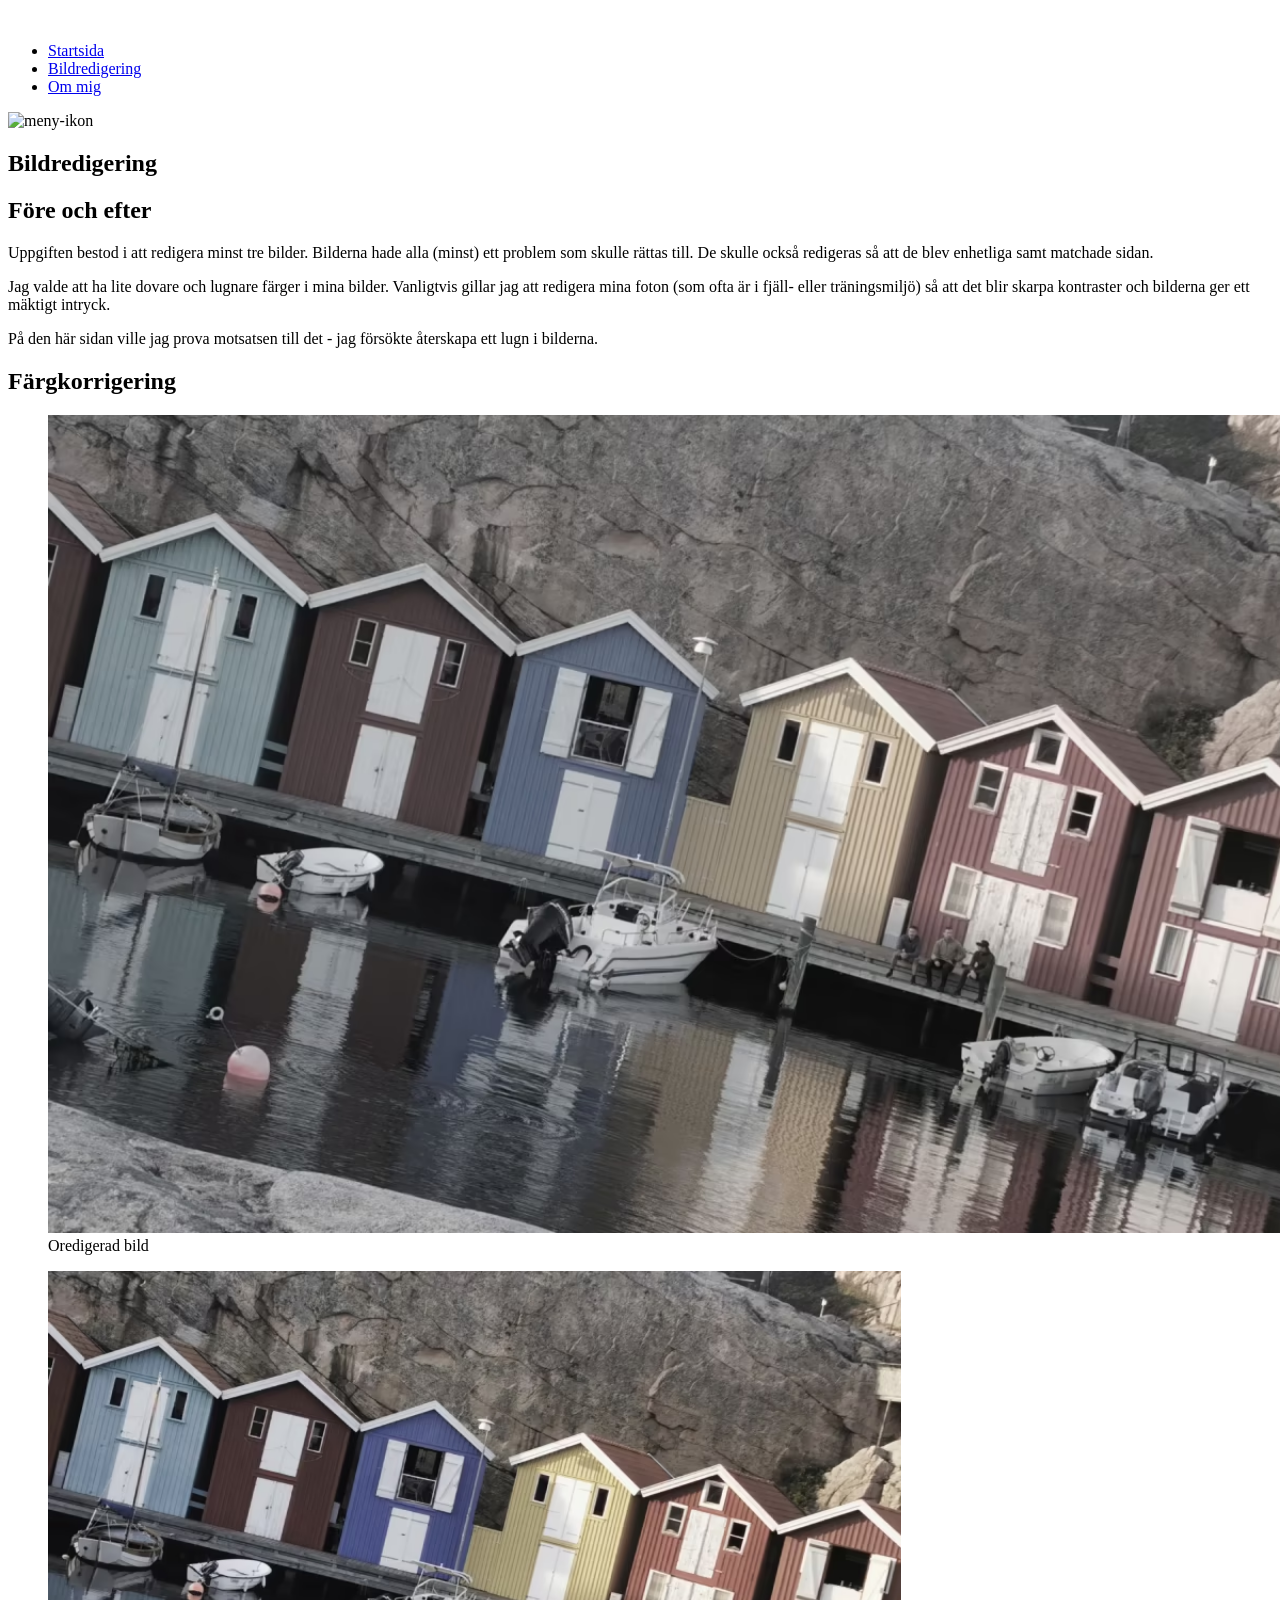
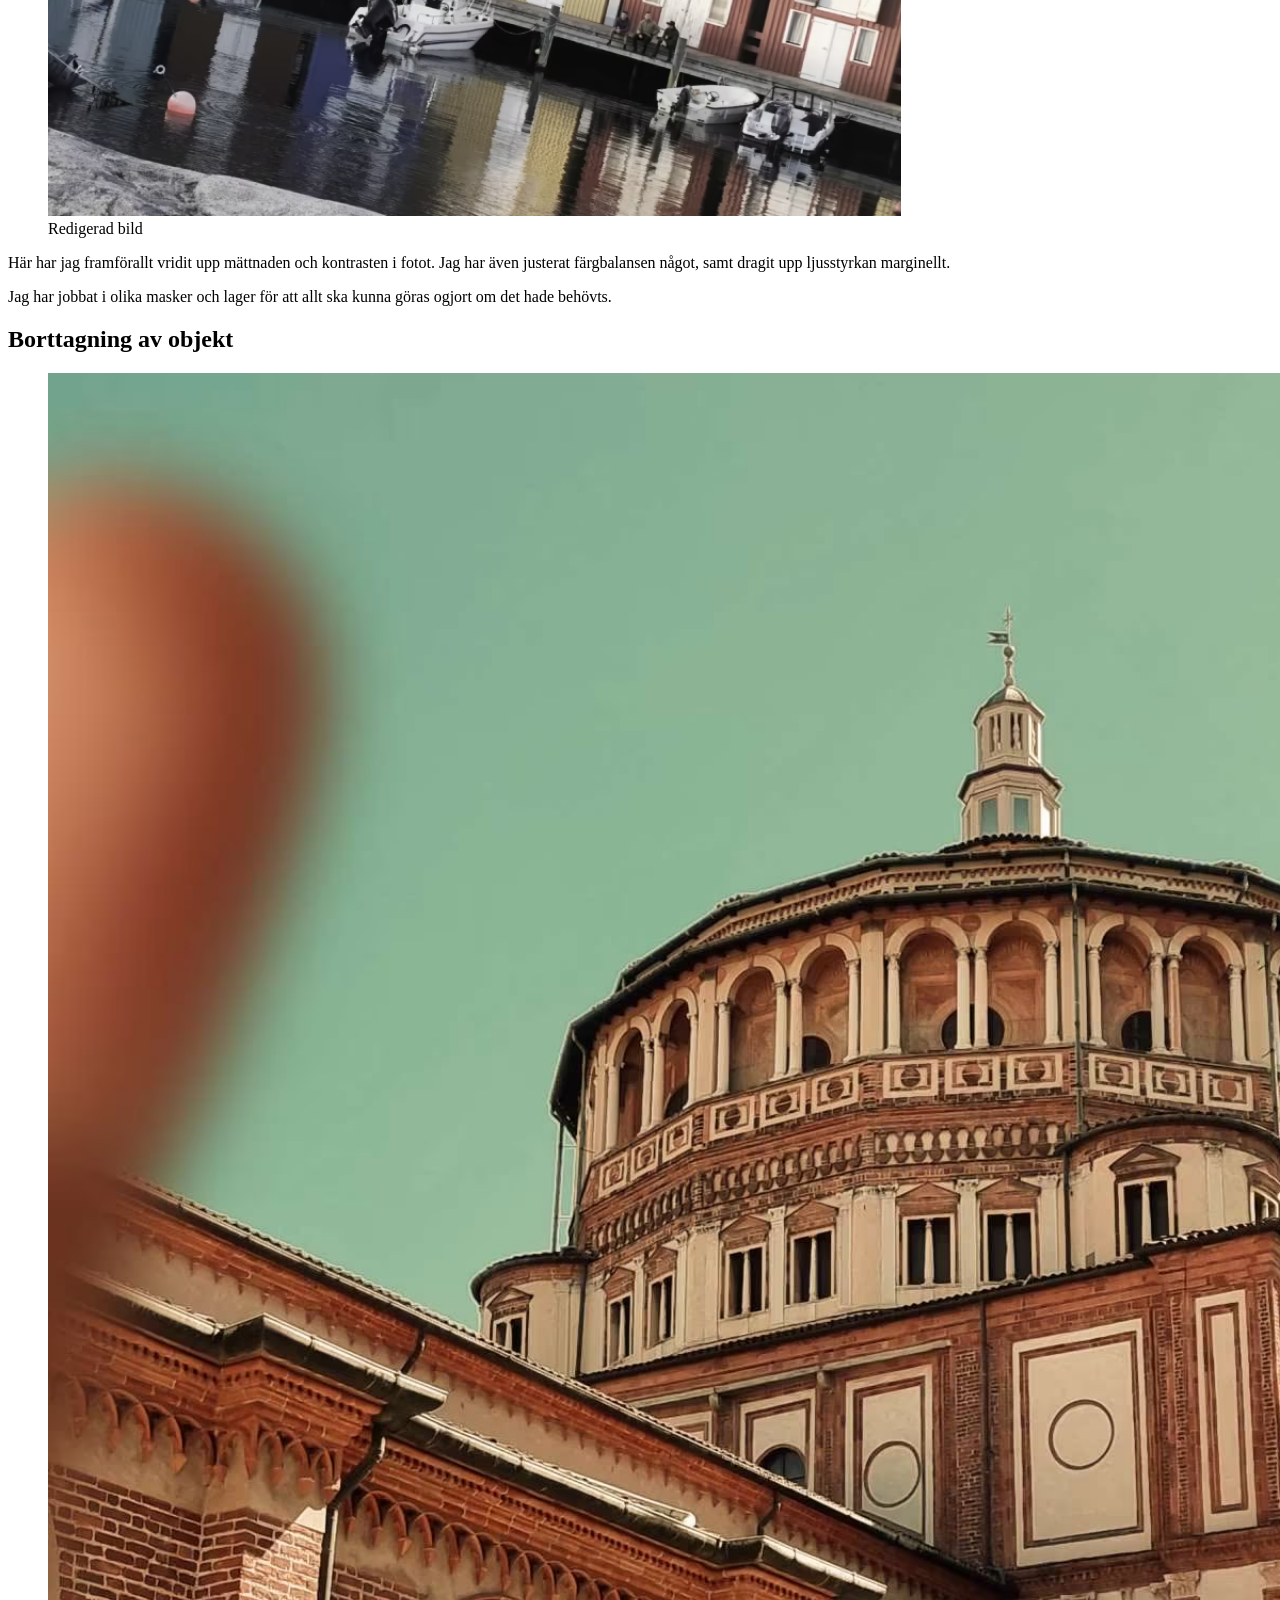
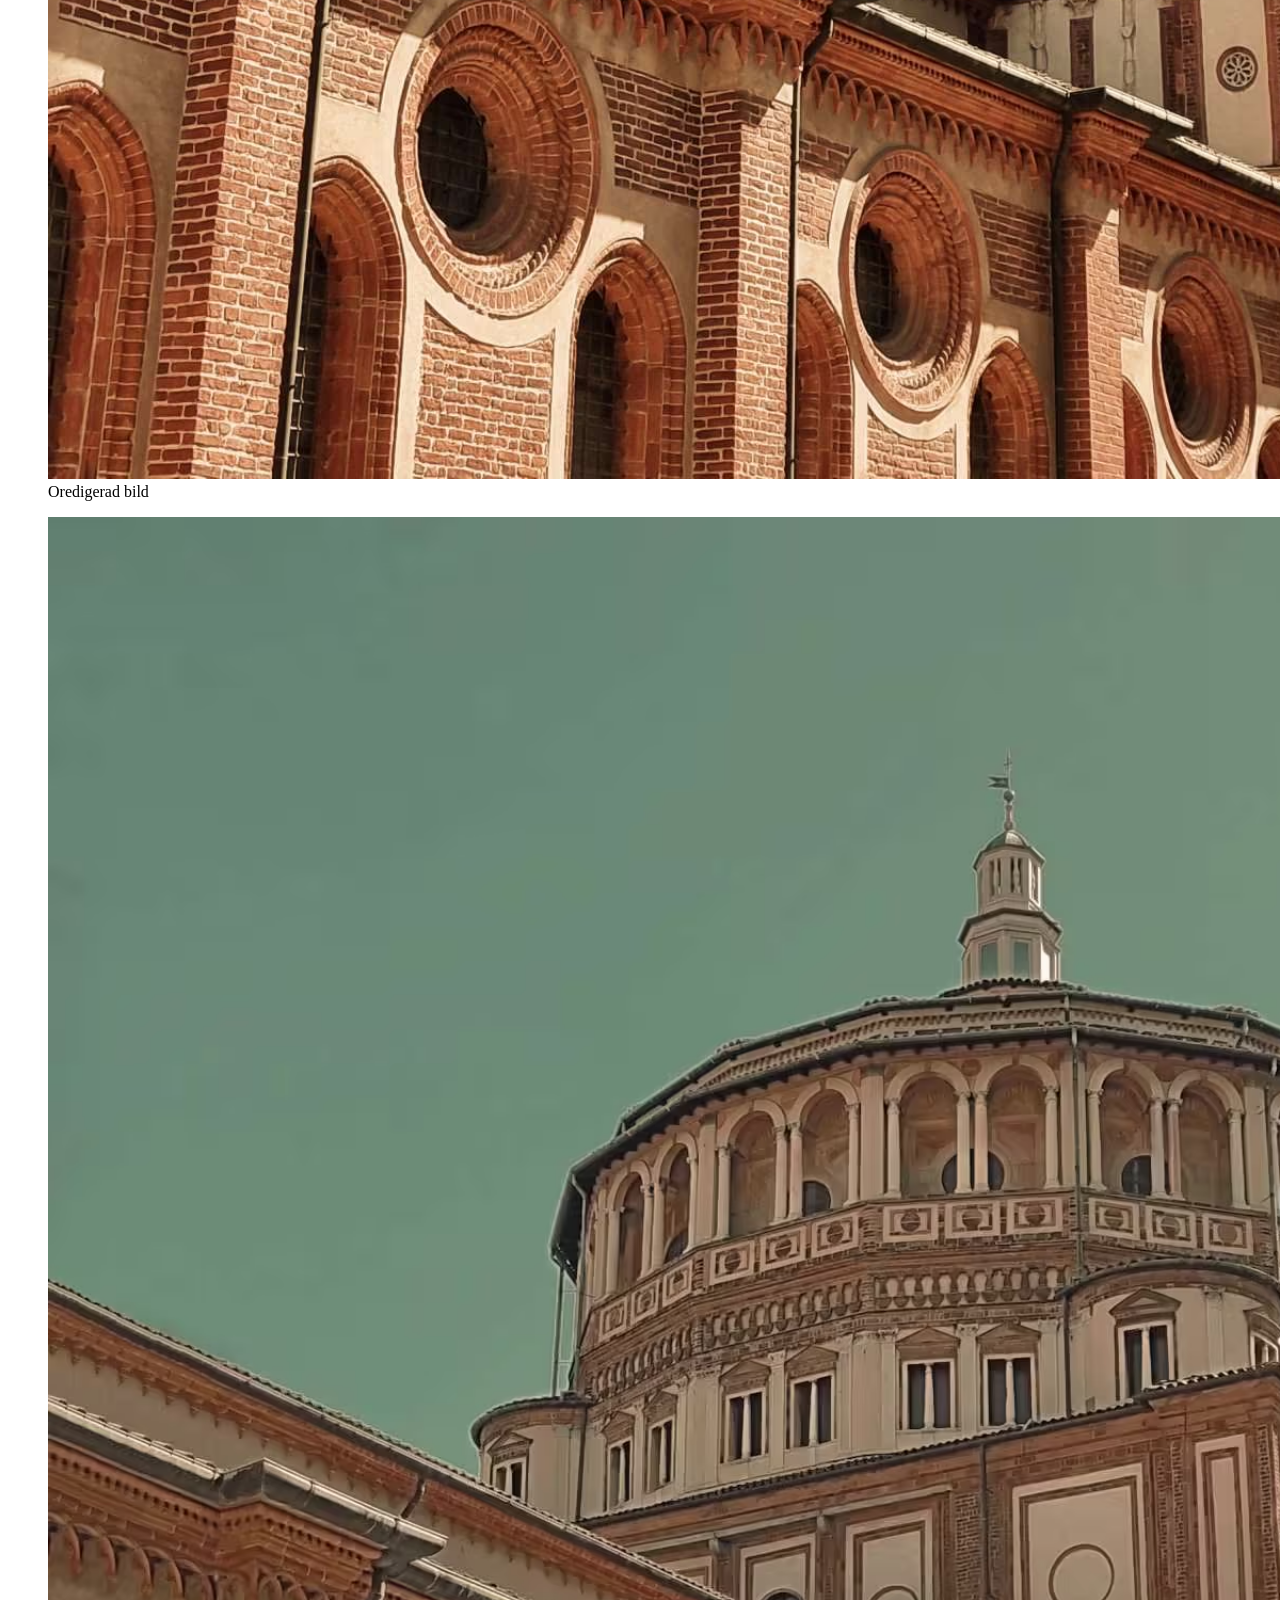
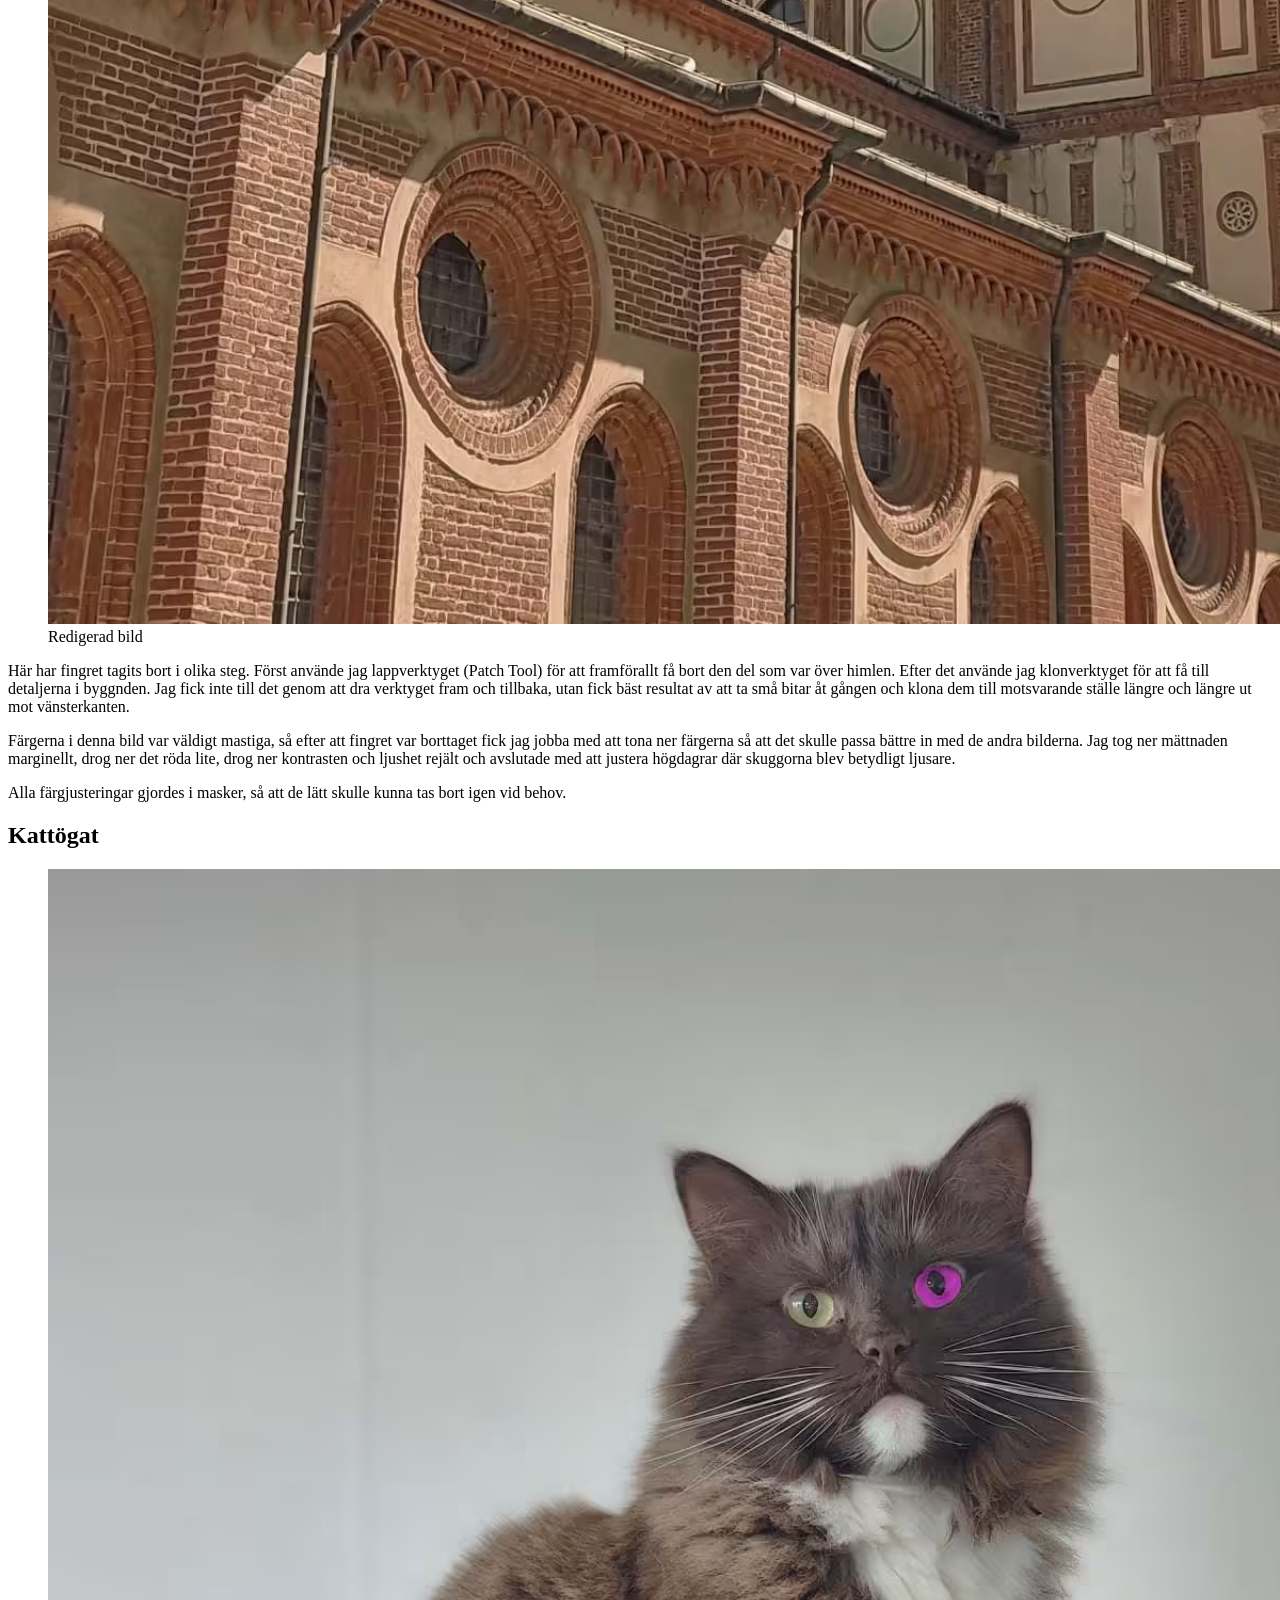
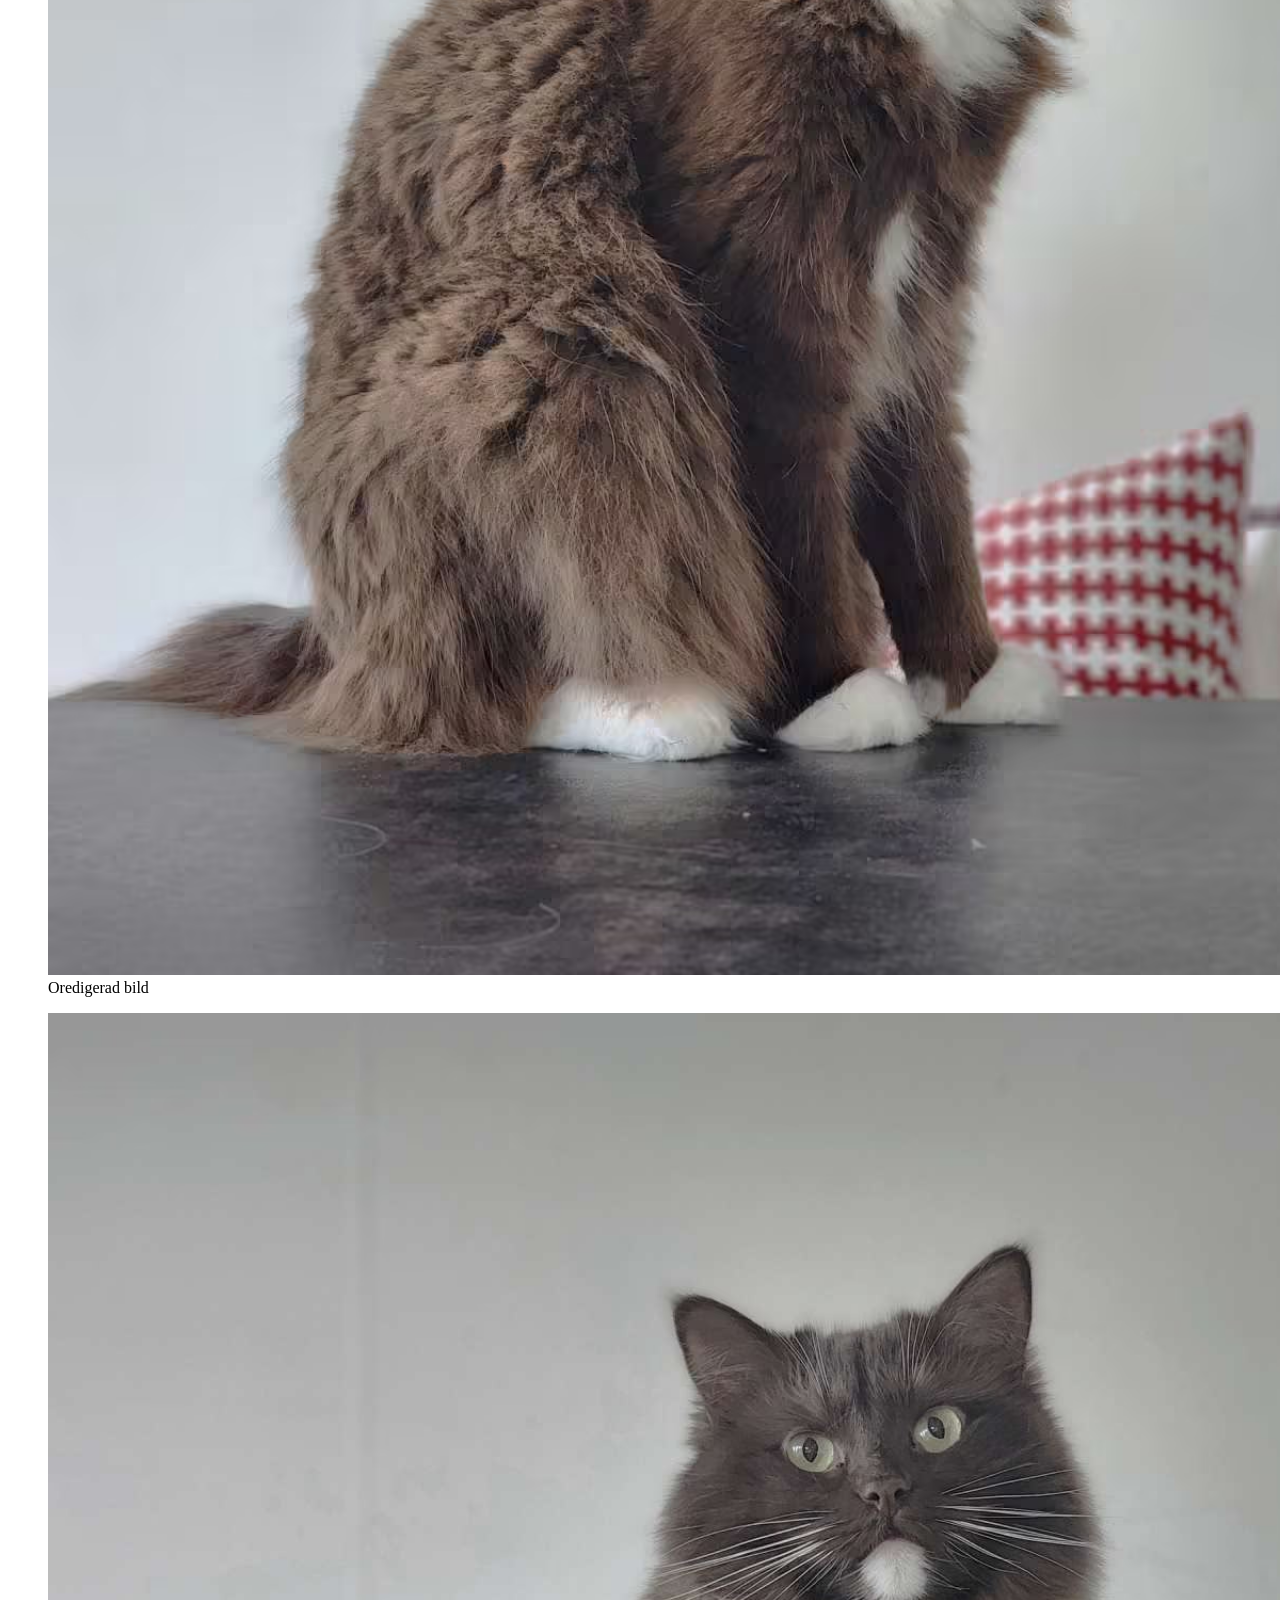
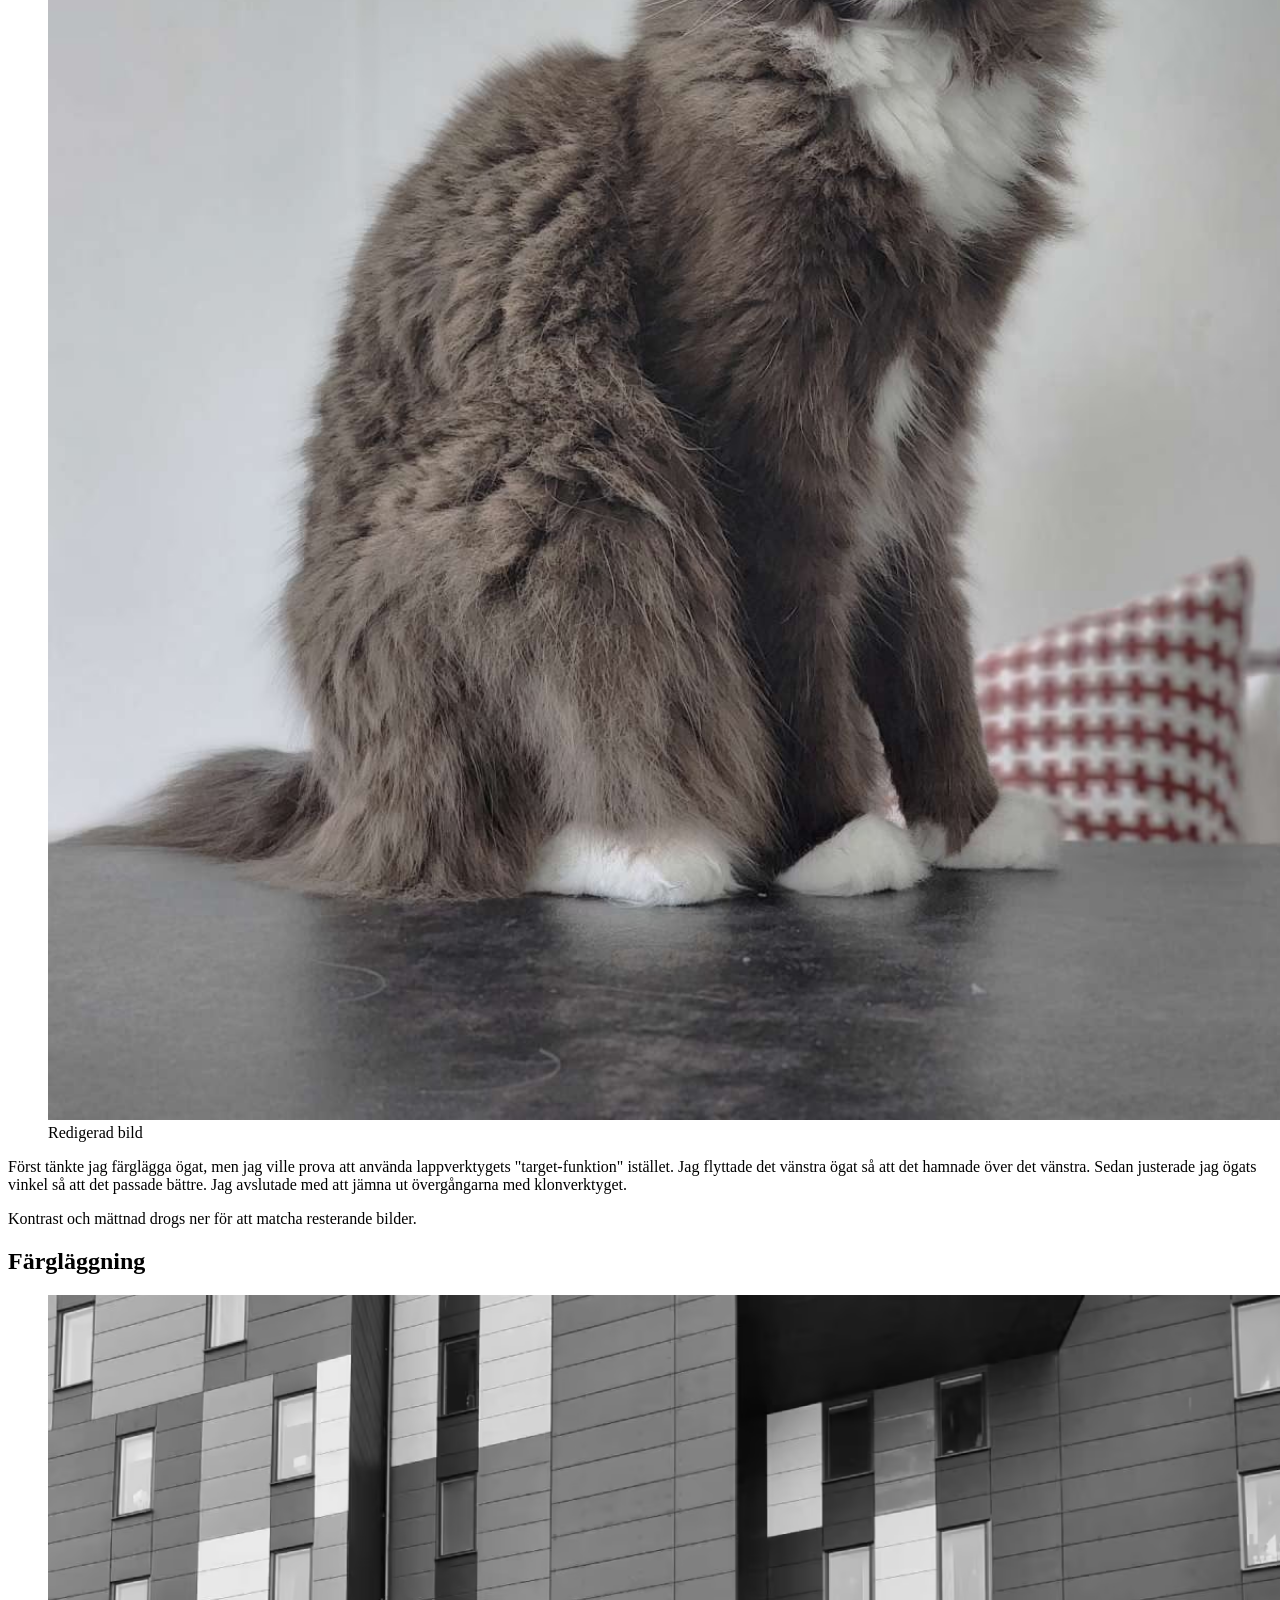
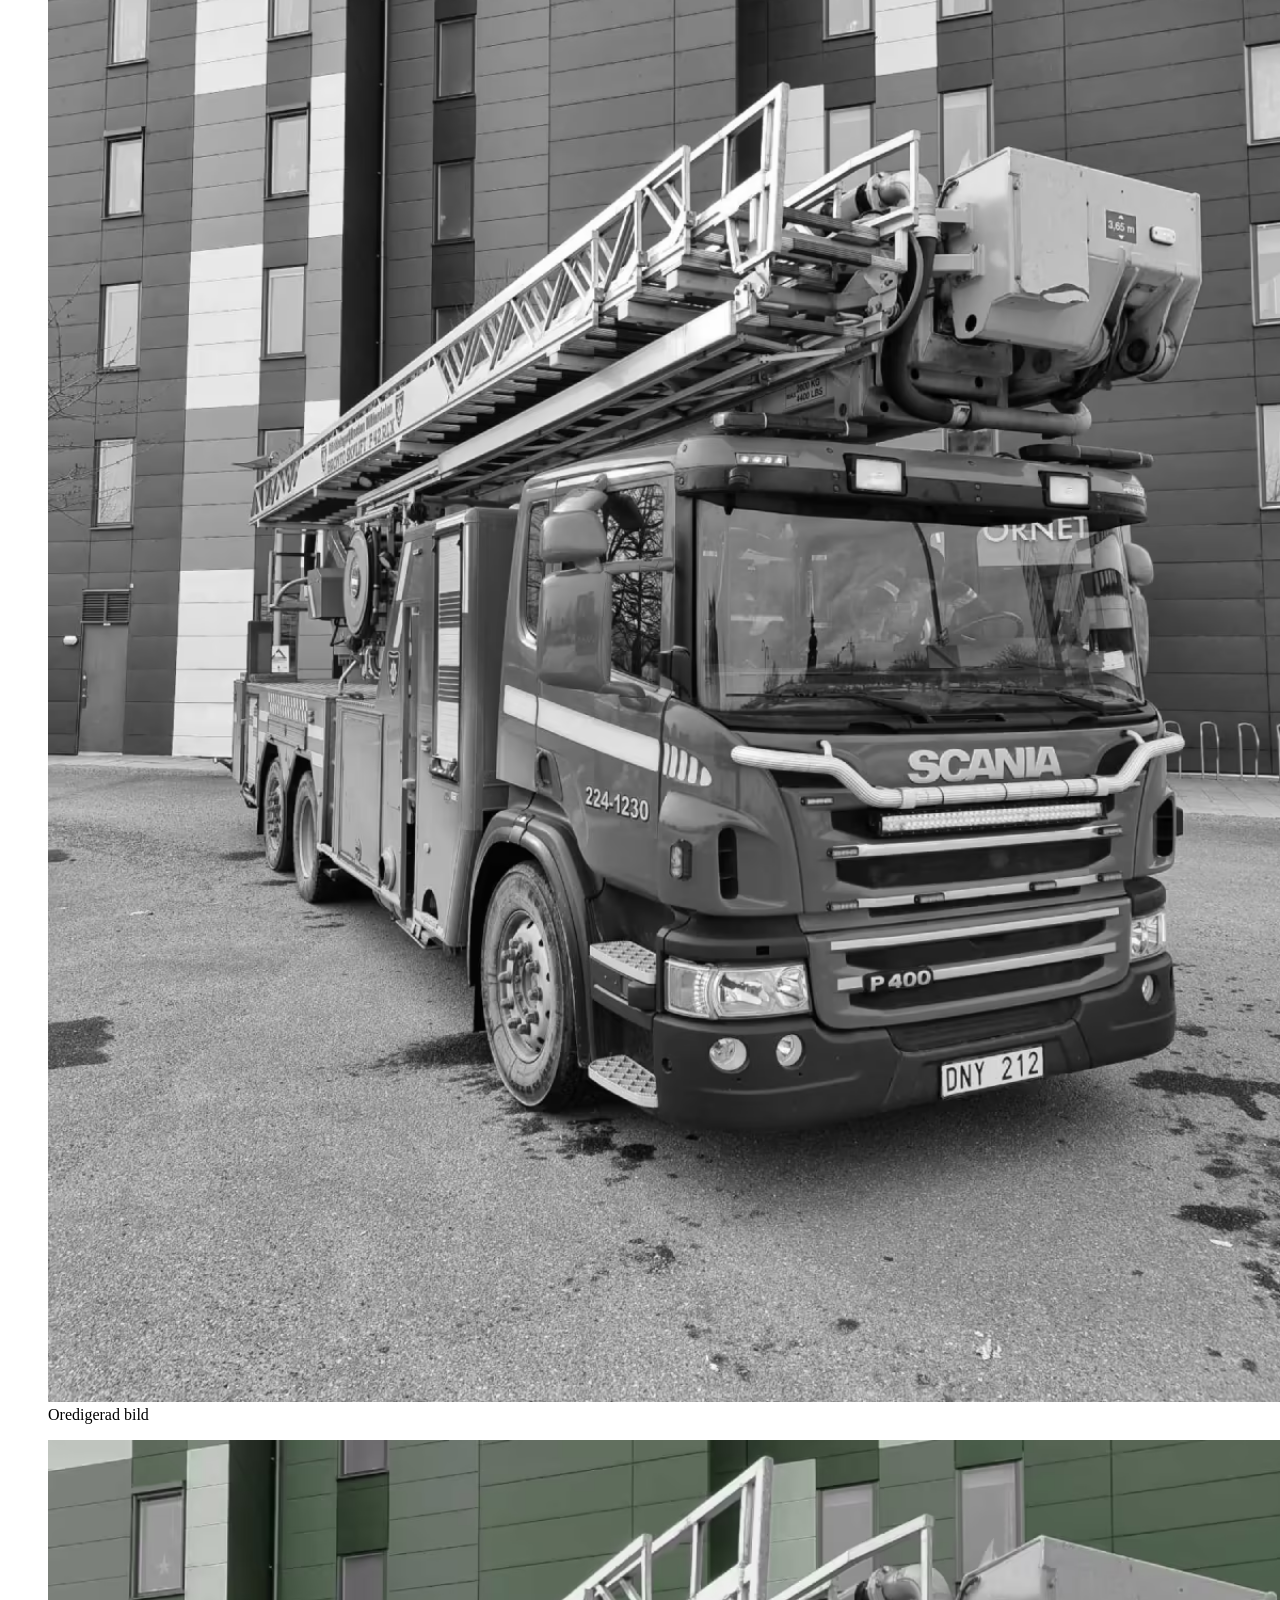
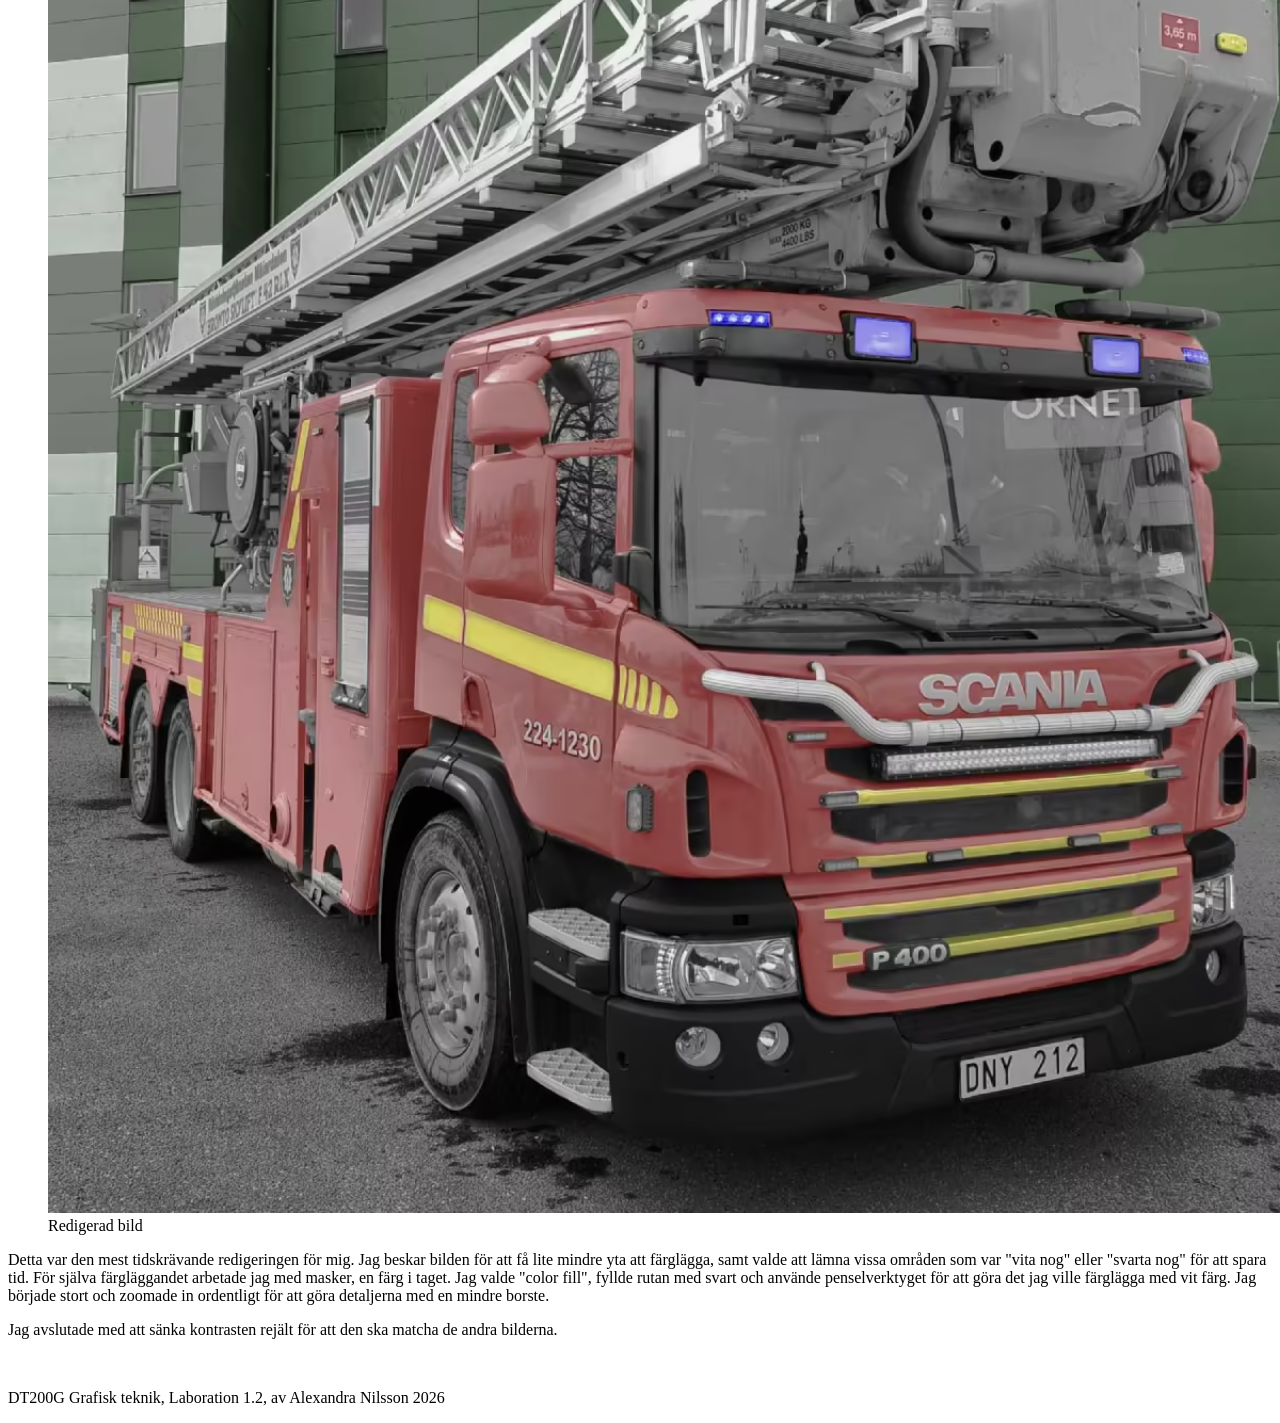
==== bildredigering.html @ 5bd8048b "lagt in bilder i fler storlekar och format, lagt in picture-element på alla bilder" ====
<!DOCTYPE html>
<html lang="sv">
<head>
    <meta charset="UTF-8">
    <meta name="viewport" content="width=device-width, initial-scale=1.0">
    <link rel="stylesheet" href="css/style.css">
    <title>Bildredigering</title>
    <script src="JS/main.js" defer></script>
    <link rel="preconnect" href="https://fonts.googleapis.com">
    <link rel="preconnect" href="https://fonts.gstatic.com" crossorigin>
    <link href="https://fonts.googleapis.com/css2?family=DM+Sans:ital,opsz,wght@0,9..40,100..1000;1,9..40,100..1000&display=swap" rel="stylesheet">
    <link rel="icon" type="image/png" sizes="32x32" href="images/favicon.png">
    <link rel="icon" type="image/x-icon" href="images/favicon.ico">
</head>
<body>
        <!-- strukturerar hela sidan (header/main/footer) -->
    <div id="page-container">
        <!-- Header -->
        <header>
            <!-- logotypen -->
            <a href="index.html"><img src="images/logo.svg" alt="" id="logotyp"></a>

            <!-- nav-lista som döljs i mobilvy -->
            <nav>
                <ul id="nav-ul">
                    <li class="nav-list"><a href="index.html">Startsida</a></li>
                    <li class="nav-list"><a href="bildredigering.html">Bildredigering</a></li>
                    <li class="nav-list"><a href="om-mig.html">Om mig</a></li>
                </ul>
            </nav>
            <!-- hamburgermenyn -->
            <a id="burger-menu"><img src="images/burgermenu-black.svg" alt="meny-ikon"></a>

        </header>

        <!-- Main -->
        <main>
            <section class="page-section">
                <h1 class="uppercase-heading">Bildredigering</h1>

                <h2>Före och efter</h2>

                <p>Uppgiften bestod i att redigera minst tre bilder. Bilderna hade alla (minst) ett problem som skulle rättas till. De skulle också redigeras så att de blev enhetliga samt matchade sidan.</p>
                <p>Jag valde att ha lite dovare och lugnare färger i mina bilder. Vanligtvis gillar jag att redigera mina foton (som ofta är i fjäll- eller träningsmiljö) så att det blir skarpa kontraster och bilderna ger ett mäktigt intryck.</p>
                <p>På den här sidan ville jag prova motsatsen till det - jag försökte återskapa ett lugn i bilderna.</p>

            </section>
            
            <section class="page-section">

                <h2>Färgkorrigering</h2>
                <div class="project-images">
                    <figure>
                        <picture>
                            <source type="image/avif"
                                srcset="images/bildserie001-original-400.avif 400w, 
                                    images/bildserie001-original-800.avif 800w, 
                                    images/bildserie001-original-1200.avif 1200w">
                            <img src="images/bildserie001-original.jpg" alt="flera båthus i olika färger, bild redigerad så att den har mer styrka i färgerna"  class="startpage-images">
                        </picture>                       
                    <figcaption>Oredigerad bild</figcaption>
                    </figure>

                    <figure>
                        <picture>
                            <source type="image/avif"
                                srcset="images/bildserie001-redigerad-400.avif 400w, 
                                    images/bildserie001-redigerad-800.avif 800w, 
                                    images/bildserie001-redigerad-1200.avif 1200w">
                            <img src="images/bildserie001-redigerad.jpg" alt="flera båthus i olika färger, bild redigerad så att den har mer styrka i färgerna"  class="startpage-images">
                        </picture>
                        <figcaption>Redigerad bild</figcaption>
                    </figure>
                </div>

                <p>Här har jag framförallt vridit upp mättnaden och kontrasten i fotot. Jag har även justerat färgbalansen något, samt dragit upp ljusstyrkan marginellt. </p>
                <p>Jag har jobbat i olika masker och lager för att allt ska kunna göras ogjort om det hade behövts.</p>
            </section>

                        <section class="page-section">

                <h2>Borttagning av objekt</h2>
                <div class="project-images">
                    <figure>
                        <picture>
                        <source type="image/avif"
                            srcset="images/bildserie002-original-400.avif 400w, 
                                images/bildserie002-original-800.avif 800w, 
                                images/bildserie002-original-1200.avif 1200w">
                        <img src="images/bildserie002-original.jpg" alt="orientalisk byggnad med dovare färger och fingret är borttaget" class="startpage-images" loading="lazy"> 
                    </picture>
                        <figcaption>Oredigerad bild</figcaption>
                    </figure>
                    <figure>
                        <picture>
                            <source type="image/avif"
                                srcset="images/bildserie002-redigerad-400.avif 400w, 
                                    images/bildserie002-redigerad-800.avif 800w, 
                                    images/bildserie002-redigerad-1200.avif 1200w">
                            <img src="images/bildserie002-redigerad.jpg" alt="orientalisk byggnad med dovare färger och fingret är borttaget" class="startpage-images" loading="lazy">
                        </picture>
                        <figcaption>Redigerad bild</figcaption>
                    </figure>
                </div>

                <p>Här har fingret tagits bort i olika steg. Först använde jag lappverktyget (Patch Tool) för att framförallt få bort den del som var över himlen. Efter det använde jag klonverktyget för att få till detaljerna i byggnden. Jag fick inte till det genom att dra verktyget fram och tillbaka, utan fick bäst resultat av att ta små bitar åt gången och klona dem till motsvarande ställe längre och längre ut mot vänsterkanten.</p>
               <p>Färgerna i denna bild var väldigt mastiga, så efter att fingret var borttaget fick jag jobba med att tona ner färgerna så att det skulle passa bättre in med de andra bilderna. Jag tog ner mättnaden marginellt, drog ner det röda lite, drog ner kontrasten och ljushet rejält och avslutade med att justera högdagrar där skuggorna blev betydligt ljusare.</p>
               <p>Alla färgjusteringar gjordes i masker, så att de lätt skulle kunna tas bort igen vid behov. </p>

            </section>
            
            <section class="page-section">

                <h2>Kattögat</h2>
                <div class="project-images">
                    <figure>
                        <picture>
                        <source type="image/avif"
                            srcset="images/bildserie003-original-400.avif 400w, 
                                images/bildserie003-original-800.avif 800w, 
                                images/bildserie003-original-1200.avif 1200w">
                        <img src="images/bildserie003-original.jpg" alt="brun katt där det lila ögat är korrigerat så att båda ögonen är lika" class="startpage-images" loading="lazy">
                    </picture>
                        <figcaption>Oredigerad bild</figcaption>
                    </figure>
                    <figure>
                        <picture>
                            <source type="image/avif"
                                srcset="images/bildserie003-redigerad-400.avif 400w, 
                                    images/bildserie003-redigerad-800.avif 800w, 
                                    images/bildserie003-redigerad-1200.avif 1200w">
                            <img src="images/bildserie003-redigerad.jpg" alt="brun katt där det lila ögat är korrigerat så att båda ögonen är lika" class="startpage-images" loading="lazy">
                        </picture>
                        <figcaption>Redigerad bild</figcaption>
                    </figure>
                </div>

                <p>Först tänkte jag färglägga ögat, men jag ville prova att använda lappverktygets "target-funktion" istället. Jag flyttade det vänstra ögat så att det hamnade över det vänstra. Sedan justerade jag ögats vinkel så att det passade bättre. Jag avslutade med att jämna ut övergångarna med klonverktyget. </p>

                <p>Kontrast och mättnad drogs ner för att matcha resterande bilder.</p>
            </section>

            <section class="page-section">

                <h2>Färgläggning</h2>
                <div class="project-images">
                    <figure>
                        <picture>
                        <source type="image/avif"
                            srcset="images/bildserie004-original-400.avif 400w, 
                                images/bildserie004-original-800.avif 800w, 
                                images/bildserie004-original-1200.avif 1200w">
                        <img src="images/bildserie004-original.jpg" alt="brandbil i svartvitt" class="startpage-images" loading="lazy">
                    </picture>
                        <figcaption>Oredigerad bild</figcaption>
                    </figure>
                    <figure>
                        <picture>
                            <source type="image/avif"
                                srcset="images/bildserie004-redigerad-400.avif 400w, 
                                    images/bildserie004-redigerad-800.avif 800w, 
                                    images/bildserie004-redigerad-1200.avif 1200w">
                            <img src="images/bildserie004-redigerad.jpg" alt="brandbil som blivit färglagd" class="startpage-images" loading="lazy">
                        </picture>
                        <figcaption>Redigerad bild</figcaption>
                    </figure>
                </div>

                <p>Detta var den mest tidskrävande redigeringen för mig. Jag beskar bilden för att få lite mindre yta att färglägga, samt valde att lämna vissa områden som var "vita nog" eller "svarta nog" för att spara tid. För själva färgläggandet arbetade jag med masker, en färg i taget. Jag valde "color fill", fyllde rutan med svart och använde penselverktyget för att göra det jag ville färglägga med vit färg. Jag började stort och zoomade in ordentligt för att göra detaljerna med en mindre borste. </p>

                <p>Jag avslutade med att sänka kontrasten rejält för att den ska matcha de andra bilderna.</p>

            </section>

        </main>

        <!-- Footer -->
      <footer>
            <a href="index.html" ><img src="images/logo.svg" alt="" id="footer-logo"></a>    
            <p>DT200G Grafisk teknik, Laboration 1.2, av Alexandra Nilsson 2026</p>
        </footer>

    </div>
</body>
</html>
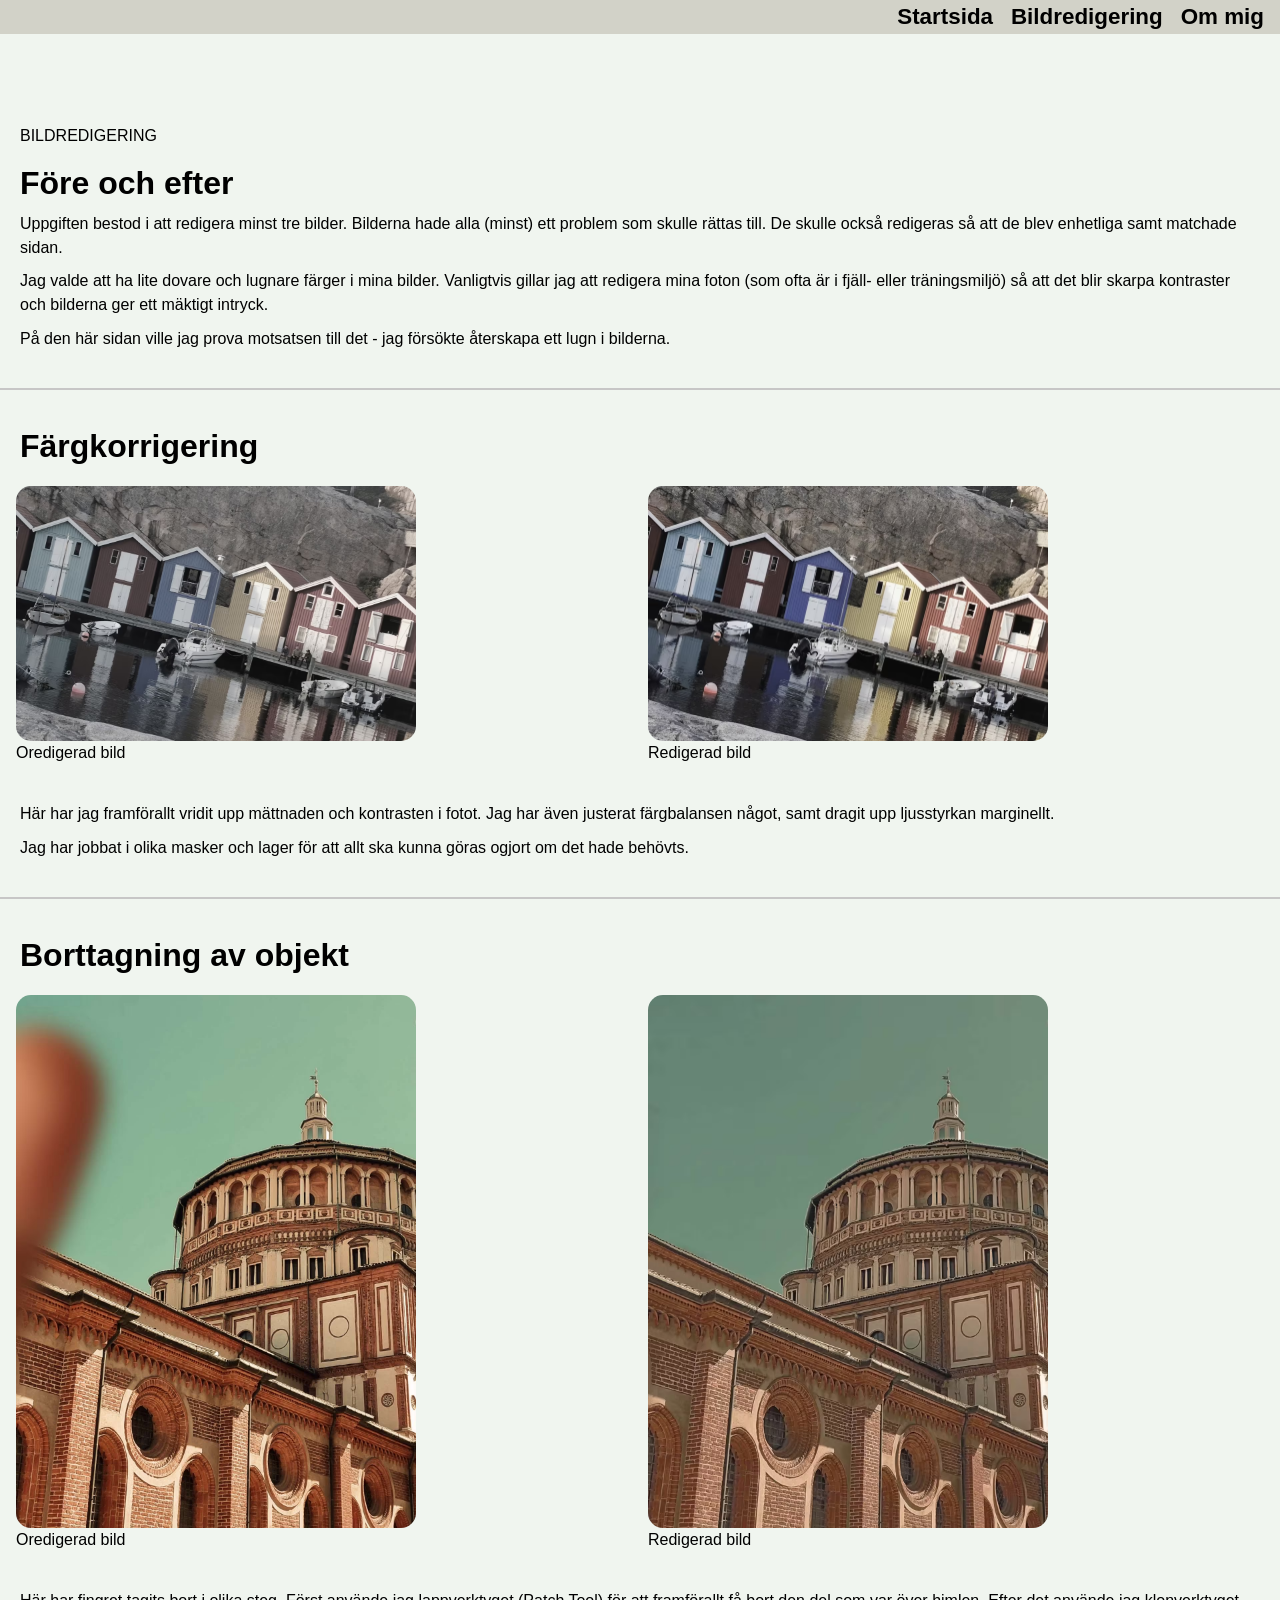
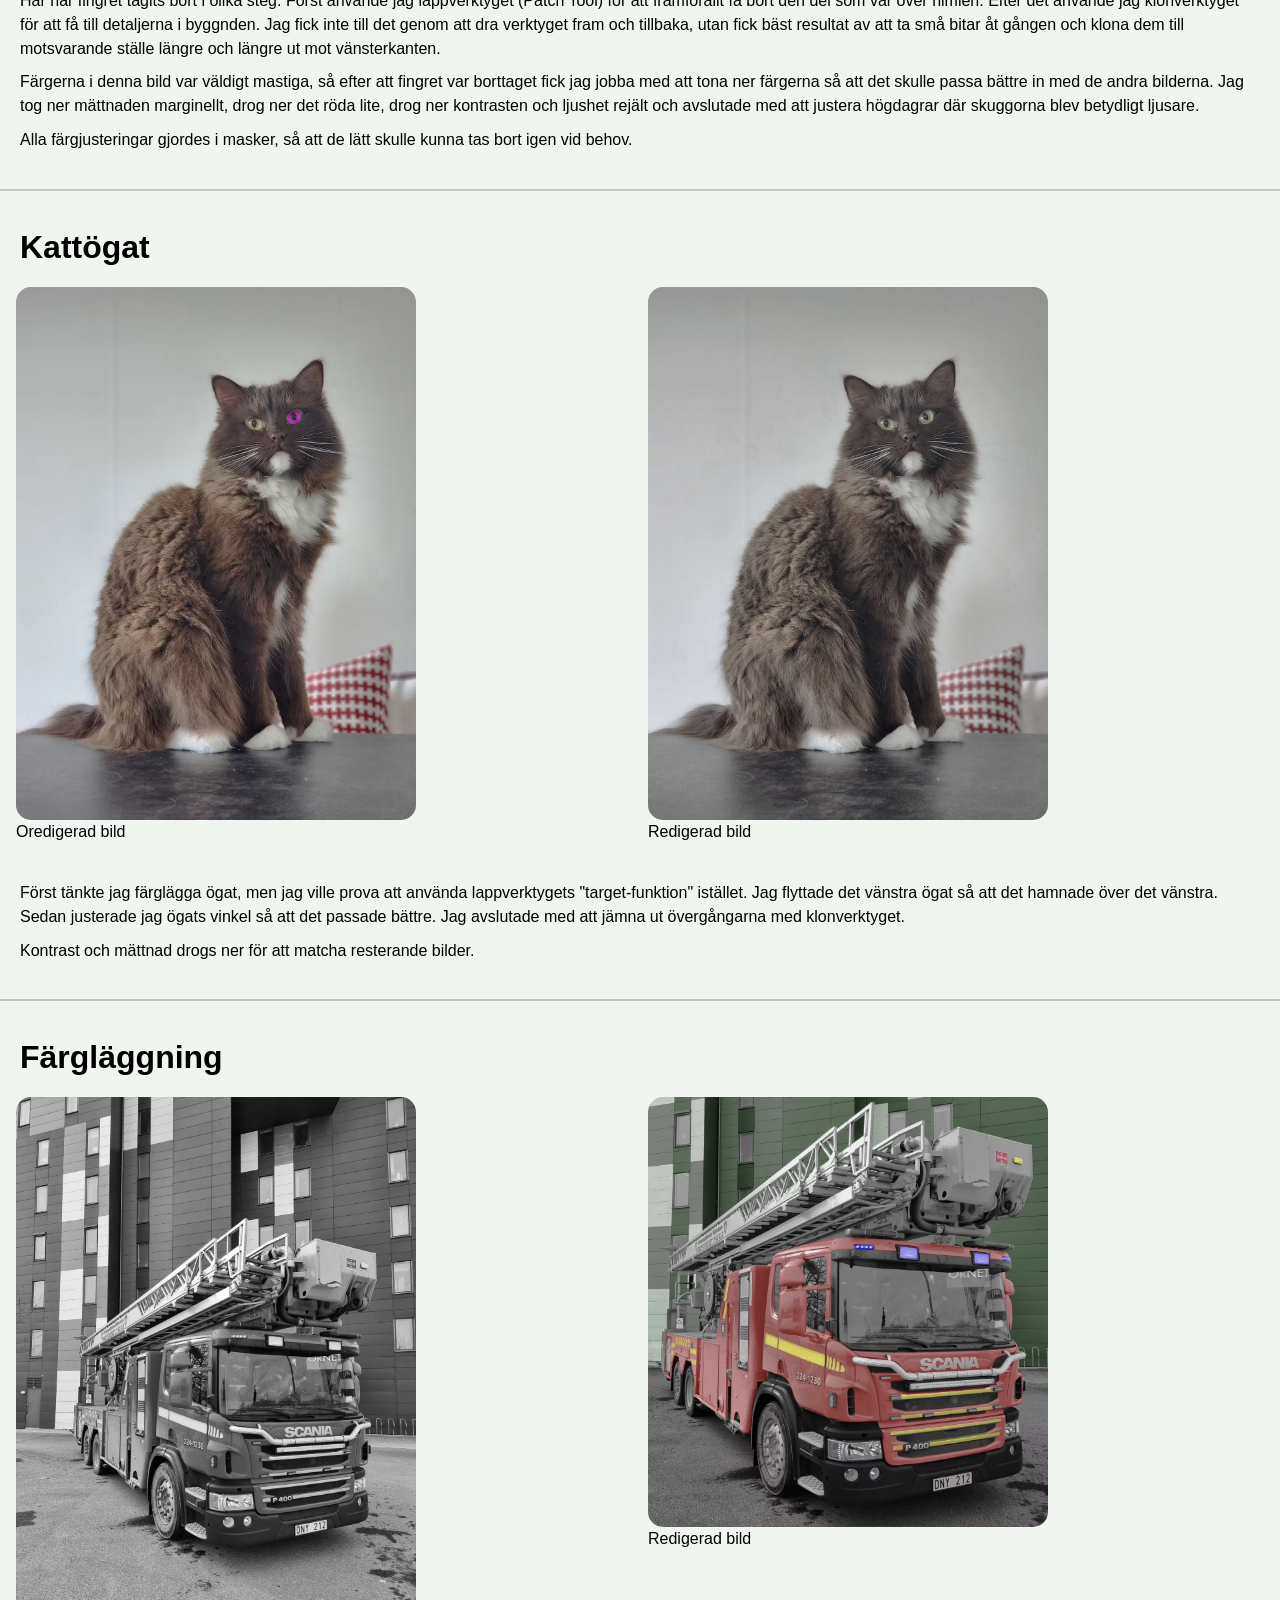
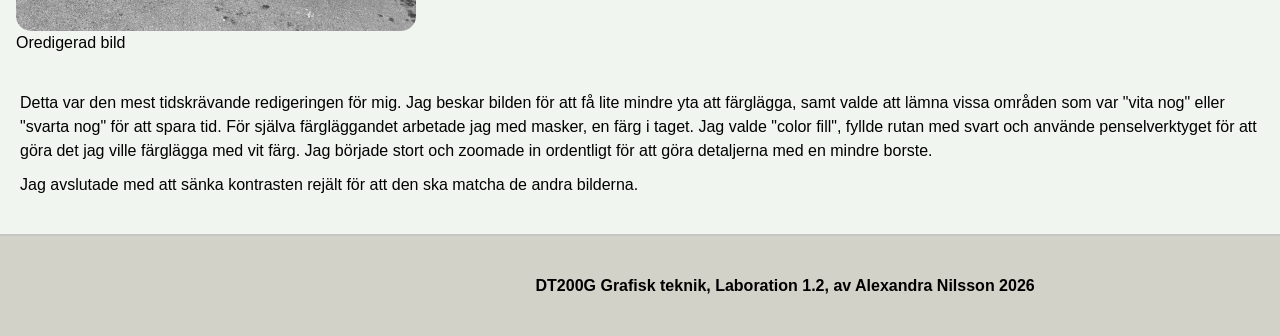
==== commit 3a24f9c9: "fler storlekar av jpg" ====
--- a/bildredigering.html
+++ b/bildredigering.html
@@ -3,6 +3,7 @@
 <head>
     <meta charset="UTF-8">
     <meta name="viewport" content="width=device-width, initial-scale=1.0">
+    <link rel="stylesheet" href="css/normalize.css">
     <link rel="stylesheet" href="css/style.css">
     <title>Bildredigering</title>
     <script src="JS/main.js" defer></script>
--- a/css/style.css
+++ b/css/style.css
@@ -0,0 +1,252 @@
+/* ==================
+  GENERELLT FÖR HELA SIDAN
+===================== */
+*{
+    box-sizing: border-box;
+    padding: 0;
+    margin: 0;
+}
+
+:root {
+    --bg-color: #f0f5ef;
+    --accent-color-1: #d2d2c8;
+    --accent-color-2: #E0E2D7;
+    --accent-color-3: #eff1e6;
+    --accent-color-dark: #c7c6c6;
+}
+
+body {
+    color: black;
+    font-family: 'DM Sans', sans-serif;
+    font-size: 1rem;
+    line-height: 1.5;
+    background-color: var(--bg-color);
+}  
+
+/* ==================
+  STORA GRUPPERINGAR
+===================== */
+
+/* Strukturerar hela sidan med flexbox */
+#page-container {
+    display: flex;
+    flex-direction: column;
+    min-height: 100vh; /* gör att hela skärmen täcks på höjden */
+}
+
+header {
+    display: flex;
+    background-color: var(--accent-color-1);
+    justify-content: space-between;
+    align-items: center;
+    padding: 0em 1.2em 0em 0.5em;
+    position: sticky; /* påminn om hur man fäster den högst upp */
+}
+
+main {
+    display: flex;
+    flex-direction: column;
+    /* gör att det är som "dras ut" för att fylla skärmen */
+    flex: 1;
+    background-color: var(--bg-color);
+}
+
+footer {
+    display: flex;
+    background-color: var(--accent-color-1);
+    font-weight: 600;
+    min-height: 100px;
+    justify-content: space-evenly;
+    align-items: center;
+}
+
+h1, h2, h3, h4, h5, h6 {
+    font-size: 2em;
+    padding: 0 20px 0em 20px;
+}
+
+p {
+    padding: 0.3em 20px;
+}
+
+/* gör att bilderna aldrig blir större än parent-elementet och "block" att det inte blir "extra" space på sidorna/under */
+img {
+    display: block;
+    max-width: 100%;
+    height: auto; 
+}
+
+
+/* ==================
+  KLASSER OCH ID
+===================== */
+
+#nav-ul {
+    list-style-type: none;
+    display: none;
+    flex-direction: column;
+    /* Positionering under headernhelt till höger i utfällt läge */
+    position: absolute;
+    top: 100%;
+    left: 0;
+    width: 100%;
+    background-color: var(--accent-color-1);
+    z-index: 1;
+    align-items: start;
+    padding: 0.4em 1em 0.4em 1em;
+    font-size: 1.4em;
+}
+
+/* när menyn är öppen */
+#nav-ul.is-open {
+    display: flex; 
+    /* Skapar en linje mellan headern och den utfällda menyn */
+    border-top: 3px solid var(--accent-color-dark);
+}
+
+#logotyp{
+    height: 100%;
+    max-height: 120px;
+}
+
+#footer-logo{
+    height: 100%;
+    max-height: 120px;
+    min-width: 65px;
+    padding-left: 10px;
+}
+
+.uppercase-heading {
+    font-size: 1em;
+    font-weight: 500;
+    text-transform: uppercase;
+    padding: 3em 20px 0 20px;
+}
+
+header a, footer a {
+    color: black;
+    text-decoration: none;
+    font-weight: 600;
+}
+
+#burger-menu {
+    display: block;
+    position: absolute;
+    right: 1.5em;
+}
+
+#hero {
+    width: 100%;
+    max-height: 400px;
+    object-fit: cover;
+}
+
+#hero-section {
+    padding-top: 0;
+}
+
+.project-images {
+    /* anger hur bilderna organiseras/visas */
+    display: flex;
+    flex-direction: column;
+    gap: 1em;
+    padding: 1em 1em 2em 1em;
+}
+
+.startpage-images {
+    border-radius: 15px;
+    max-width: 400px;
+    object-fit: cover;
+}
+
+ .page-section {
+    border-bottom: 2px solid var(--accent-color-dark);
+    padding-top: 2em;
+    padding-bottom: 2em;
+ }
+
+.project-images {
+    display: grid;
+    grid-template-columns: 1fr 1fr;
+}
+
+.index-img-container {
+    display: flex;
+    flex-direction: row;
+    flex-wrap: wrap;
+    gap: 2em;
+    justify-content: center;
+    padding-top: 2em;
+}
+
+.index-img-container img {
+    object-fit: cover;
+}
+
+ .page-links {
+    /* behövs för att pilen ska hamna på samma rad som länk-texten */
+    display: inline-flex; 
+    color: black;
+    font-weight: 600;
+    padding: 3px;
+    margin: 20px 20px 40px 20px;
+    text-decoration: none;
+    border-bottom: 2px solid var(--accent-color-dark);
+ }
+
+ .page-links img {
+  /* behövs för att pilen ska hamna på samma rad som länk-texten */
+    display: inline-block;
+ }
+
+ .direction-row {
+    display: flex;
+    flex-direction: row;
+    justify-content: center;
+    align-items: center;
+    gap: 2em;
+    padding: 2em;
+ }
+
+ #portrait {
+    min-width: 200px;
+ }
+
+
+ @media (min-width: 850px) {
+    header {
+        align-items: center;
+        flex-wrap: wrap;
+        justify-content: space-between;
+        padding-right: 1em;
+        padding-left: 1em;
+    }
+
+    #nav-ul {
+        display: flex;
+        flex-direction: row;
+        gap: 0.8em;
+        position: relative;
+        padding: 0;
+        box-shadow: none;
+    }
+
+    #burger-menu {
+        display: none;
+    }
+
+    #logotyp {
+        max-height: 150px;
+    }
+
+    #footer-logo{
+        max-height: 100px;
+    }
+
+    #hero {
+        max-height: 600px;
+    }
+
+}
+
+
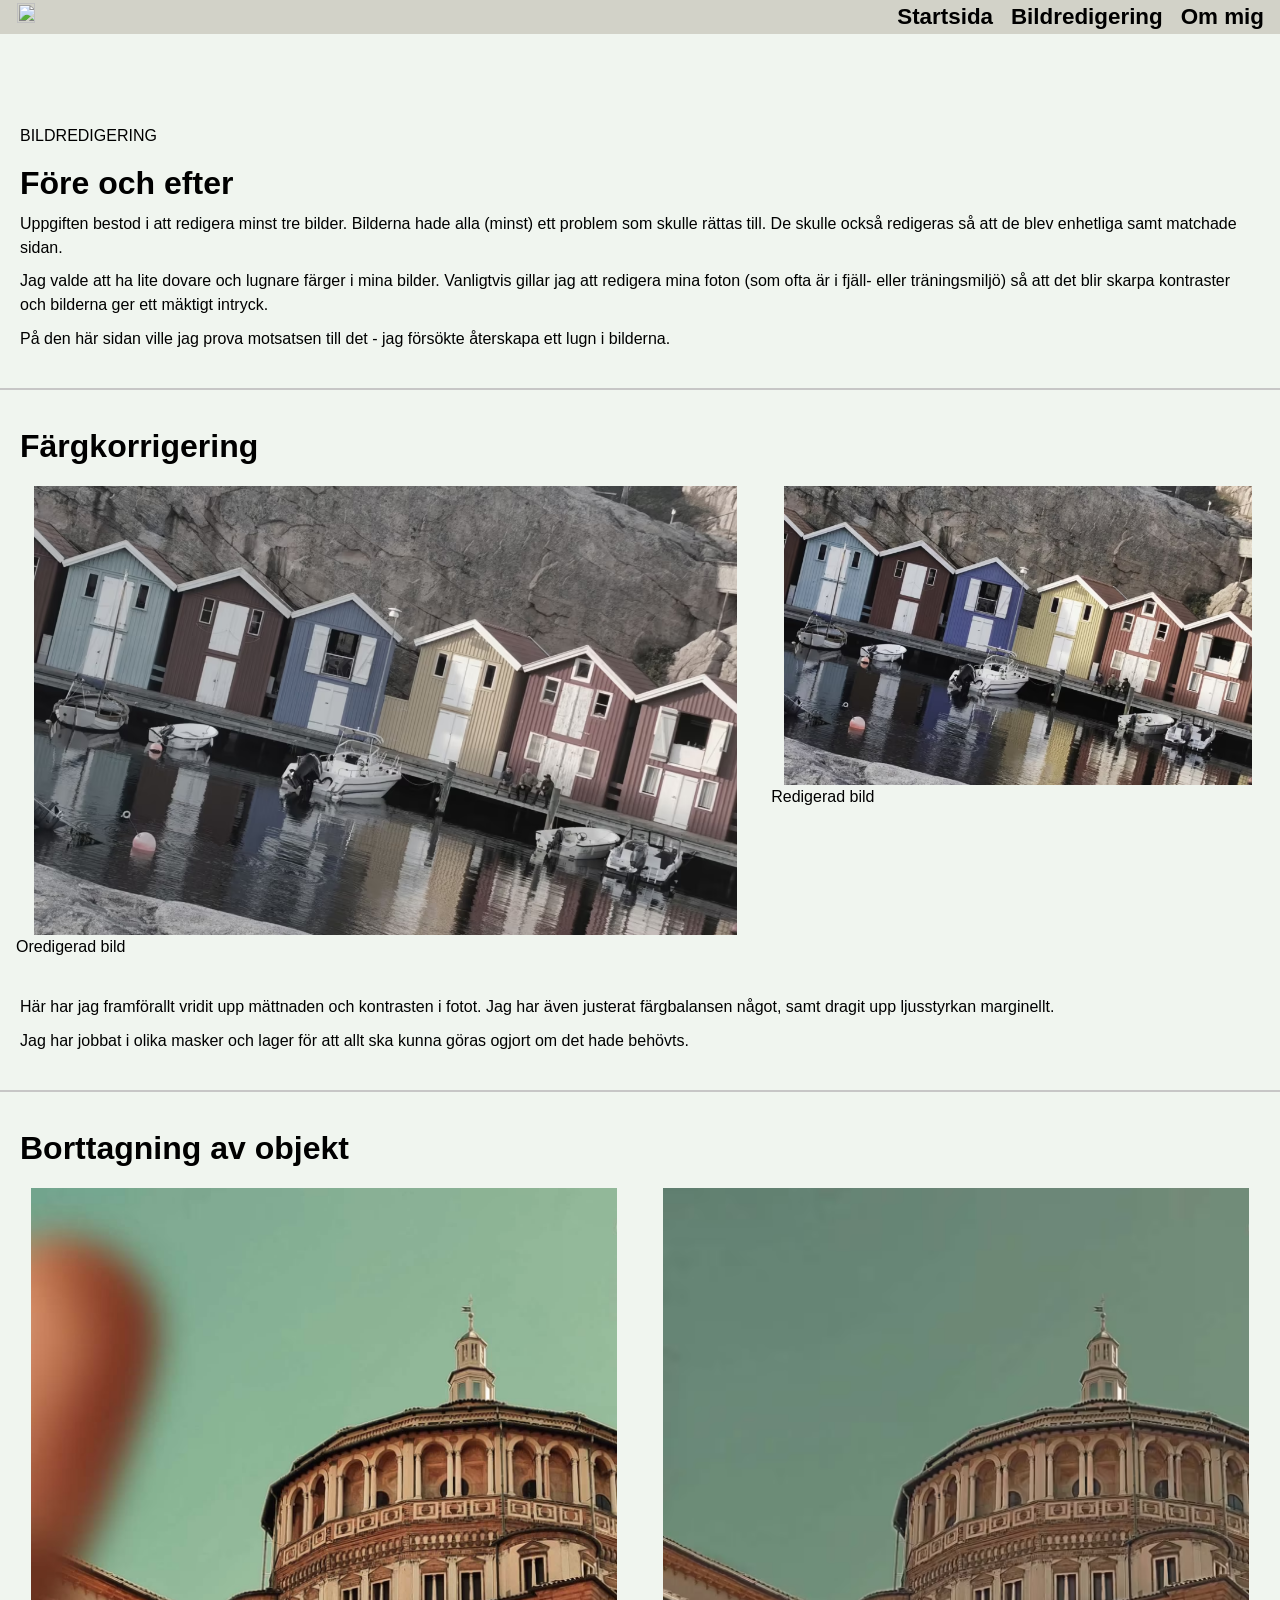
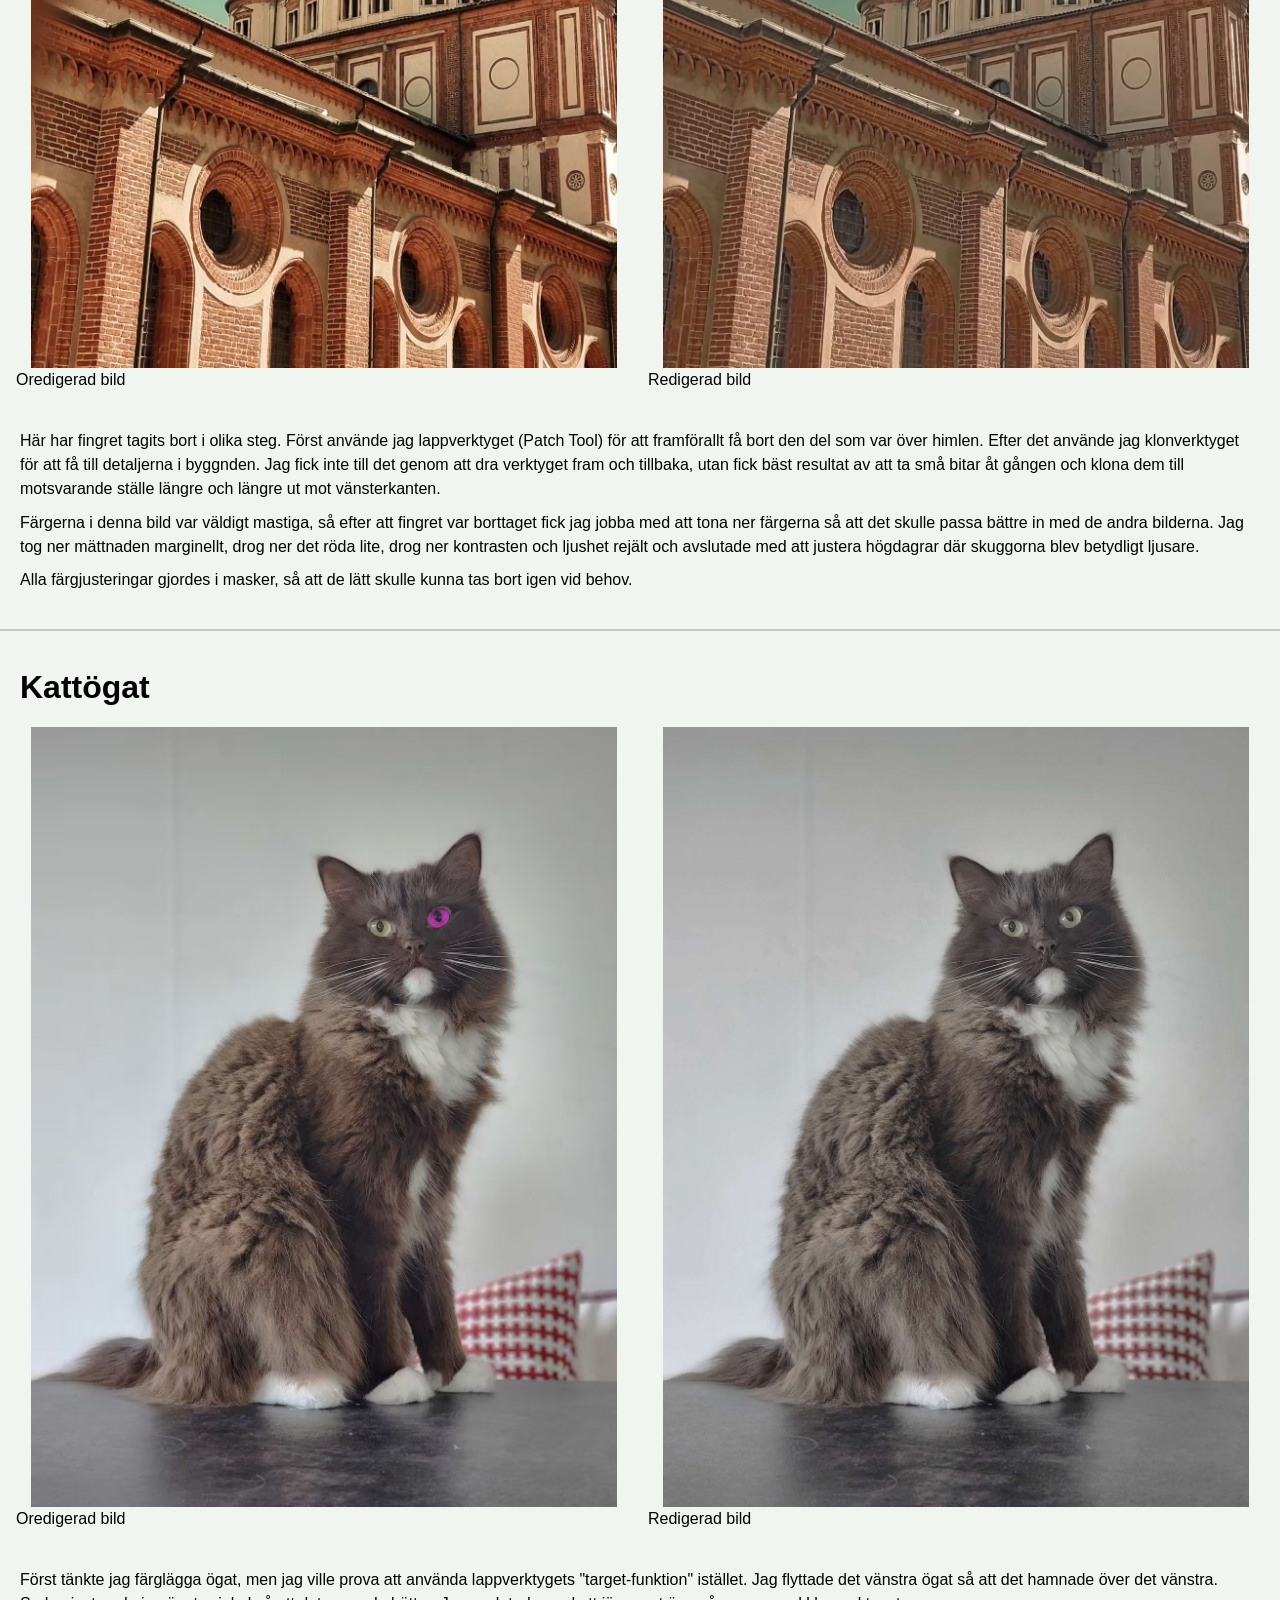
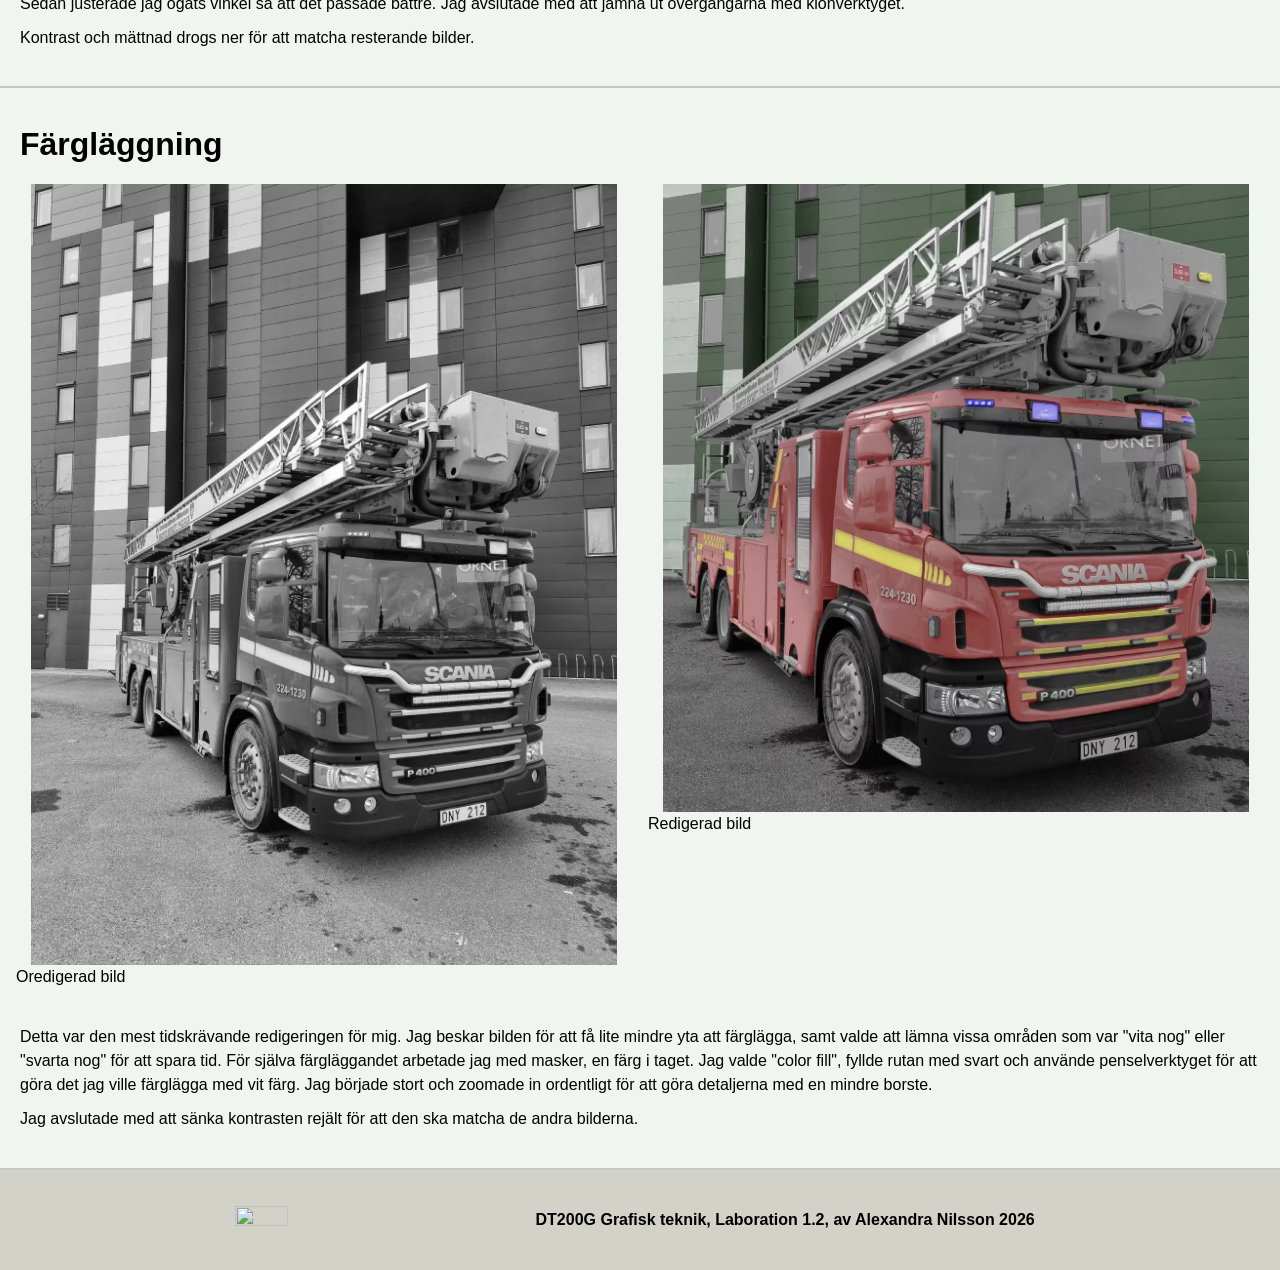
==== commit 465516f4: "lagt in fler storlekar i picture-element på bildredigeringssidan" ====
--- a/bildredigering.html
+++ b/bildredigering.html
@@ -6,7 +6,7 @@
     <link rel="stylesheet" href="css/normalize.css">
     <link rel="stylesheet" href="css/style.css">
     <title>Bildredigering</title>
-    <script src="JS/main.js" defer></script>
+    <script src="js/main.js" defer></script>
     <link rel="preconnect" href="https://fonts.googleapis.com">
     <link rel="preconnect" href="https://fonts.gstatic.com" crossorigin>
     <link href="https://fonts.googleapis.com/css2?family=DM+Sans:ital,opsz,wght@0,9..40,100..1000;1,9..40,100..1000&display=swap" rel="stylesheet">
@@ -57,8 +57,12 @@
                                 srcset="images/bildserie001-original-400.avif 400w, 
                                     images/bildserie001-original-800.avif 800w, 
                                     images/bildserie001-original-1200.avif 1200w">
-                            <img src="images/bildserie001-original.jpg" alt="flera båthus i olika färger, bild redigerad så att den har mer styrka i färgerna"  class="startpage-images">
-                        </picture>                       
+                            <img src="images/bildserie001-original.jpg" 
+                                    alt="flera båthus i olika färger, dova färger"
+                                    width="400" height="256"
+                                        srcset="images/bildserie001-original-800.jpg 800w,
+                                                images/bildserie001-original-1200.jpg 1200w">
+                            </picture>                       
                     <figcaption>Oredigerad bild</figcaption>
                     </figure>
 
@@ -68,8 +72,12 @@
                                 srcset="images/bildserie001-redigerad-400.avif 400w, 
                                     images/bildserie001-redigerad-800.avif 800w, 
                                     images/bildserie001-redigerad-1200.avif 1200w">
-                            <img src="images/bildserie001-redigerad.jpg" alt="flera båthus i olika färger, bild redigerad så att den har mer styrka i färgerna"  class="startpage-images">
-                        </picture>
+                                <img    src="images/bildserie001-redigerad-400.jpg" 
+                                        alt="flera båthus i olika färger, bild redigerad så att den har mer styrka i färgerna"  
+                                        width="400" height="256"
+                                        srcset="images/bildserie001-redigerad-800.jpg 800w,
+                                                images/bildserie001-redigerad-1200.jpg 1200w">
+                    </picture>
                         <figcaption>Redigerad bild</figcaption>
                     </figure>
                 </div>
@@ -88,18 +96,28 @@
                             srcset="images/bildserie002-original-400.avif 400w, 
                                 images/bildserie002-original-800.avif 800w, 
                                 images/bildserie002-original-1200.avif 1200w">
-                        <img src="images/bildserie002-original.jpg" alt="orientalisk byggnad med dovare färger och fingret är borttaget" class="startpage-images" loading="lazy"> 
+                        <img src="images/bildserie002-original.jpg" 
+                                alt="orientalisk byggnad med dovare färger och fingret är borttaget"
+                                width="400" height="533"
+                                loading="lazy"
+                                srcset="images/bildserie002-original-800.jpg 800w,
+                                        images/bildserie002-original-1200.jpg 1200w">  
                     </picture>
                         <figcaption>Oredigerad bild</figcaption>
                     </figure>
+            
                     <figure>
                         <picture>
                             <source type="image/avif"
                                 srcset="images/bildserie002-redigerad-400.avif 400w, 
                                     images/bildserie002-redigerad-800.avif 800w, 
                                     images/bildserie002-redigerad-1200.avif 1200w">
-                            <img src="images/bildserie002-redigerad.jpg" alt="orientalisk byggnad med dovare färger och fingret är borttaget" class="startpage-images" loading="lazy">
-                        </picture>
+                                <img src="images/bildserie002-redigerad-400.jpg" 
+                                    alt="orientalisk byggnad med dovare färger och fingret är borttaget" 
+                                    width="400" height="533"
+                                    loading="lazy"
+                                    srcset="images/bildserie002-redigerad-800.jpg 800w,
+                                            images/bildserie002-redigerad-1200.jpg 1200w">                         </picture>
                         <figcaption>Redigerad bild</figcaption>
                     </figure>
                 </div>
@@ -120,7 +138,12 @@
                             srcset="images/bildserie003-original-400.avif 400w, 
                                 images/bildserie003-original-800.avif 800w, 
                                 images/bildserie003-original-1200.avif 1200w">
-                        <img src="images/bildserie003-original.jpg" alt="brun katt där det lila ögat är korrigerat så att båda ögonen är lika" class="startpage-images" loading="lazy">
+                        <img src="images/bildserie003-original.jpg" 
+                            alt="brun katt där det lila ögat är korrigerat så att båda ögonen är lika"
+                            loading="lazy"
+                                width="400" height="533"
+                                srcset="images/bildserie003-original-800.jpg 800w,
+                                        images/bildserie003-original-1200.jpg 1200w"> 
                     </picture>
                         <figcaption>Oredigerad bild</figcaption>
                     </figure>
@@ -130,7 +153,12 @@
                                 srcset="images/bildserie003-redigerad-400.avif 400w, 
                                     images/bildserie003-redigerad-800.avif 800w, 
                                     images/bildserie003-redigerad-1200.avif 1200w">
-                            <img src="images/bildserie003-redigerad.jpg" alt="brun katt där det lila ögat är korrigerat så att båda ögonen är lika" class="startpage-images" loading="lazy">
+                            <img src="images/bildserie003-redigerad.jpg" 
+                                    alt="brun katt där det lila ögat är korrigerat så att båda ögonen är lika"
+                                    loading="lazy"
+                                    width="400" height="533"
+                                    srcset="images/bildserie003-redigerad-800.jpg 800w,
+                                            images/bildserie003-redigerad-1200.jpg 1200w"> 
                         </picture>
                         <figcaption>Redigerad bild</figcaption>
                     </figure>
@@ -151,7 +179,11 @@
                             srcset="images/bildserie004-original-400.avif 400w, 
                                 images/bildserie004-original-800.avif 800w, 
                                 images/bildserie004-original-1200.avif 1200w">
-                        <img src="images/bildserie004-original.jpg" alt="brandbil i svartvitt" class="startpage-images" loading="lazy">
+                        <img src="images/bildserie004-original.jpg" alt="brandbil i svartvitt" 
+                                width="400" height="533"
+                                loading="lazy"
+                                srcset="images/bildserie004-original-800.jpg 800w,
+                                        images/bildserie004-original-1200.jpg 1200w"> 
                     </picture>
                         <figcaption>Oredigerad bild</figcaption>
                     </figure>
@@ -161,7 +193,12 @@
                                 srcset="images/bildserie004-redigerad-400.avif 400w, 
                                     images/bildserie004-redigerad-800.avif 800w, 
                                     images/bildserie004-redigerad-1200.avif 1200w">
-                            <img src="images/bildserie004-redigerad.jpg" alt="brandbil som blivit färglagd" class="startpage-images" loading="lazy">
+                            <img src="images/bildserie004-redigerad.jpg" 
+                                    alt="brandbil som blivit färglagd" 
+                                    width="400" height="429"
+                                    loading="lazy"
+                                    srcset="images/bildserie004-redigerad-800.jpg 800w,
+                                            images/bildserie004-redigerad-1200.jpg 1200w"> 
                         </picture>
                         <figcaption>Redigerad bild</figcaption>
                     </figure>
--- a/css/style.css
+++ b/css/style.css
@@ -72,8 +72,9 @@
 /* gör att bilderna aldrig blir större än parent-elementet och "block" att det inte blir "extra" space på sidorna/under */
 img {
     display: block;
-    max-width: 100%;
+    width: 95%;
     height: auto; 
+    margin: auto;
 }
 
 
@@ -145,14 +146,6 @@
     padding-top: 0;
 }
 
-.project-images {
-    /* anger hur bilderna organiseras/visas */
-    display: flex;
-    flex-direction: column;
-    gap: 1em;
-    padding: 1em 1em 2em 1em;
-}
-
 .startpage-images {
     border-radius: 15px;
     max-width: 400px;
@@ -166,8 +159,10 @@
  }
 
 .project-images {
-    display: grid;
-    grid-template-columns: 1fr 1fr;
+    display: flex;
+    flex-direction: column;
+    gap: 1em;
+    padding: 1em 1em 2em 1em;
 }
 
 .index-img-container {
@@ -186,6 +181,7 @@
  .page-links {
     /* behövs för att pilen ska hamna på samma rad som länk-texten */
     display: inline-flex; 
+    white-space: nowrap;
     color: black;
     font-weight: 600;
     padding: 3px;
@@ -222,6 +218,10 @@
         padding-left: 1em;
     }
 
+    .project-images {
+        flex-direction: row;
+    }
+
     #nav-ul {
         display: flex;
         flex-direction: row;
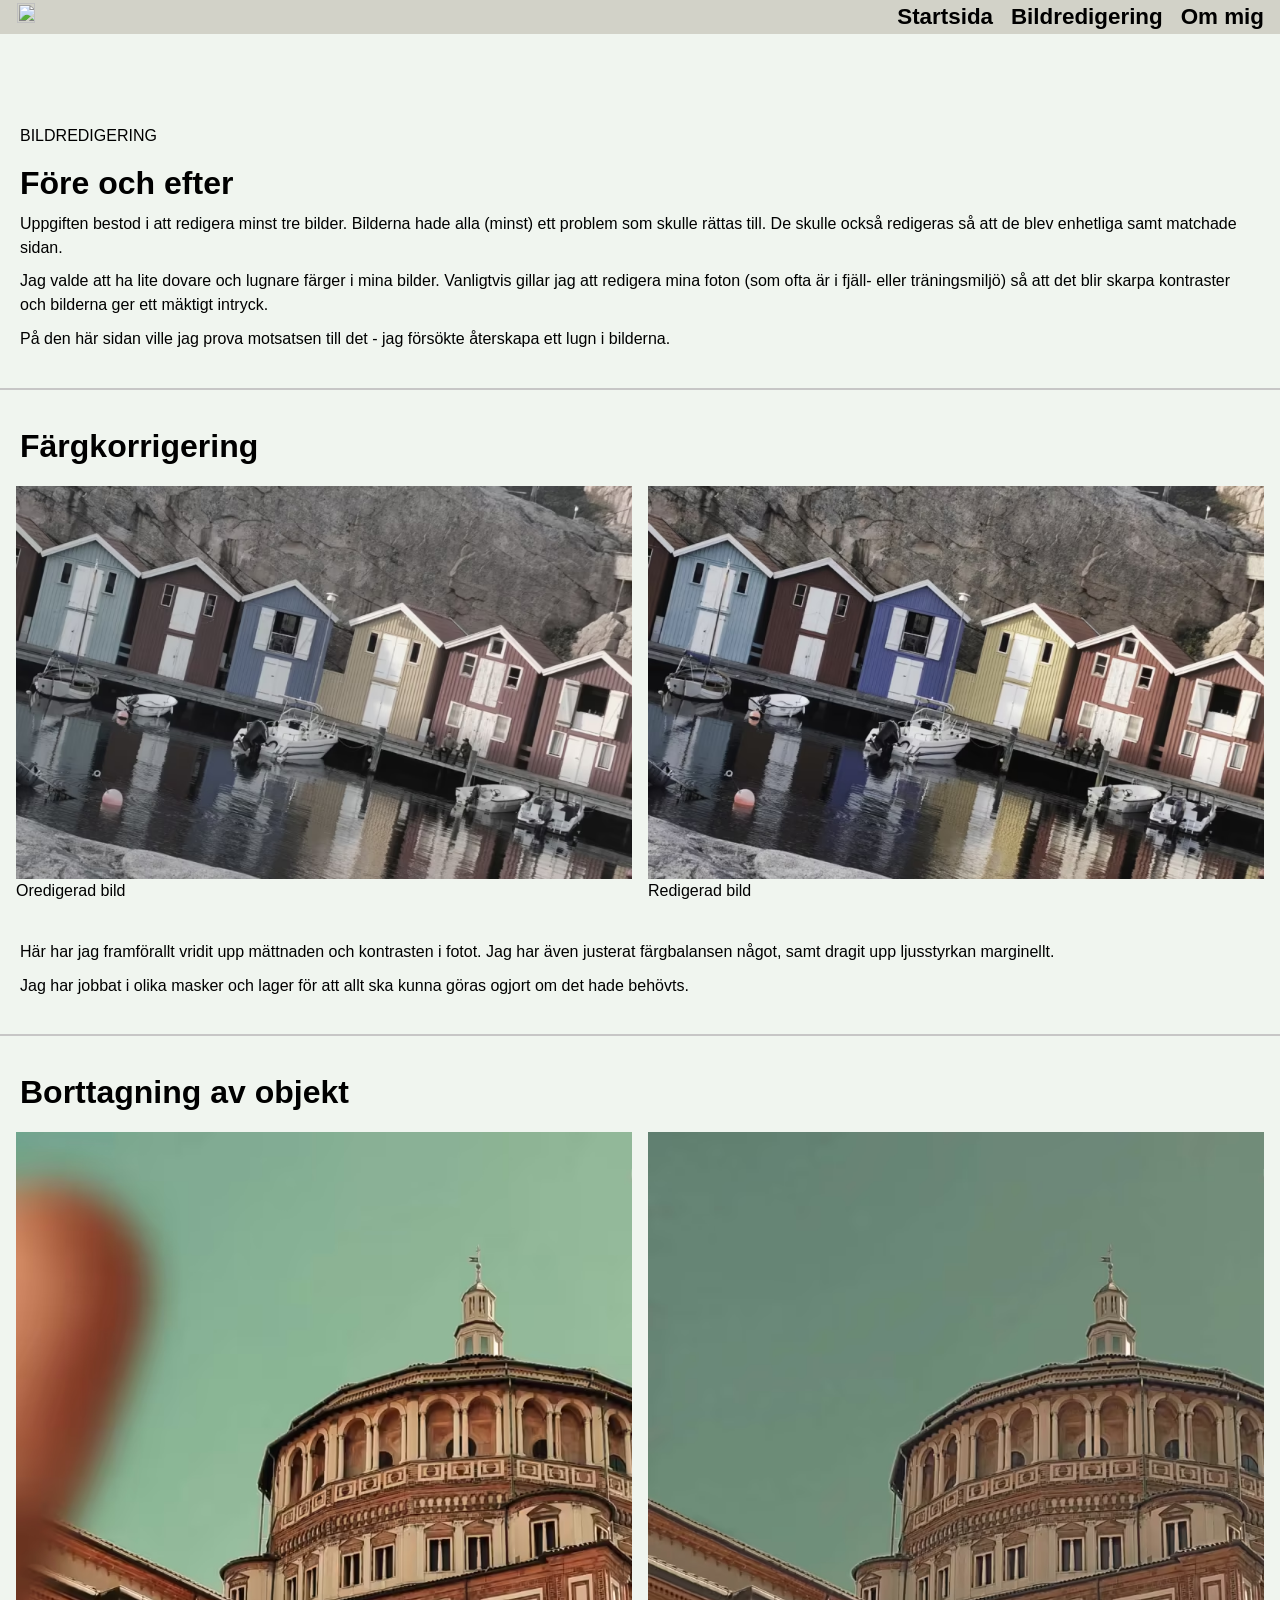
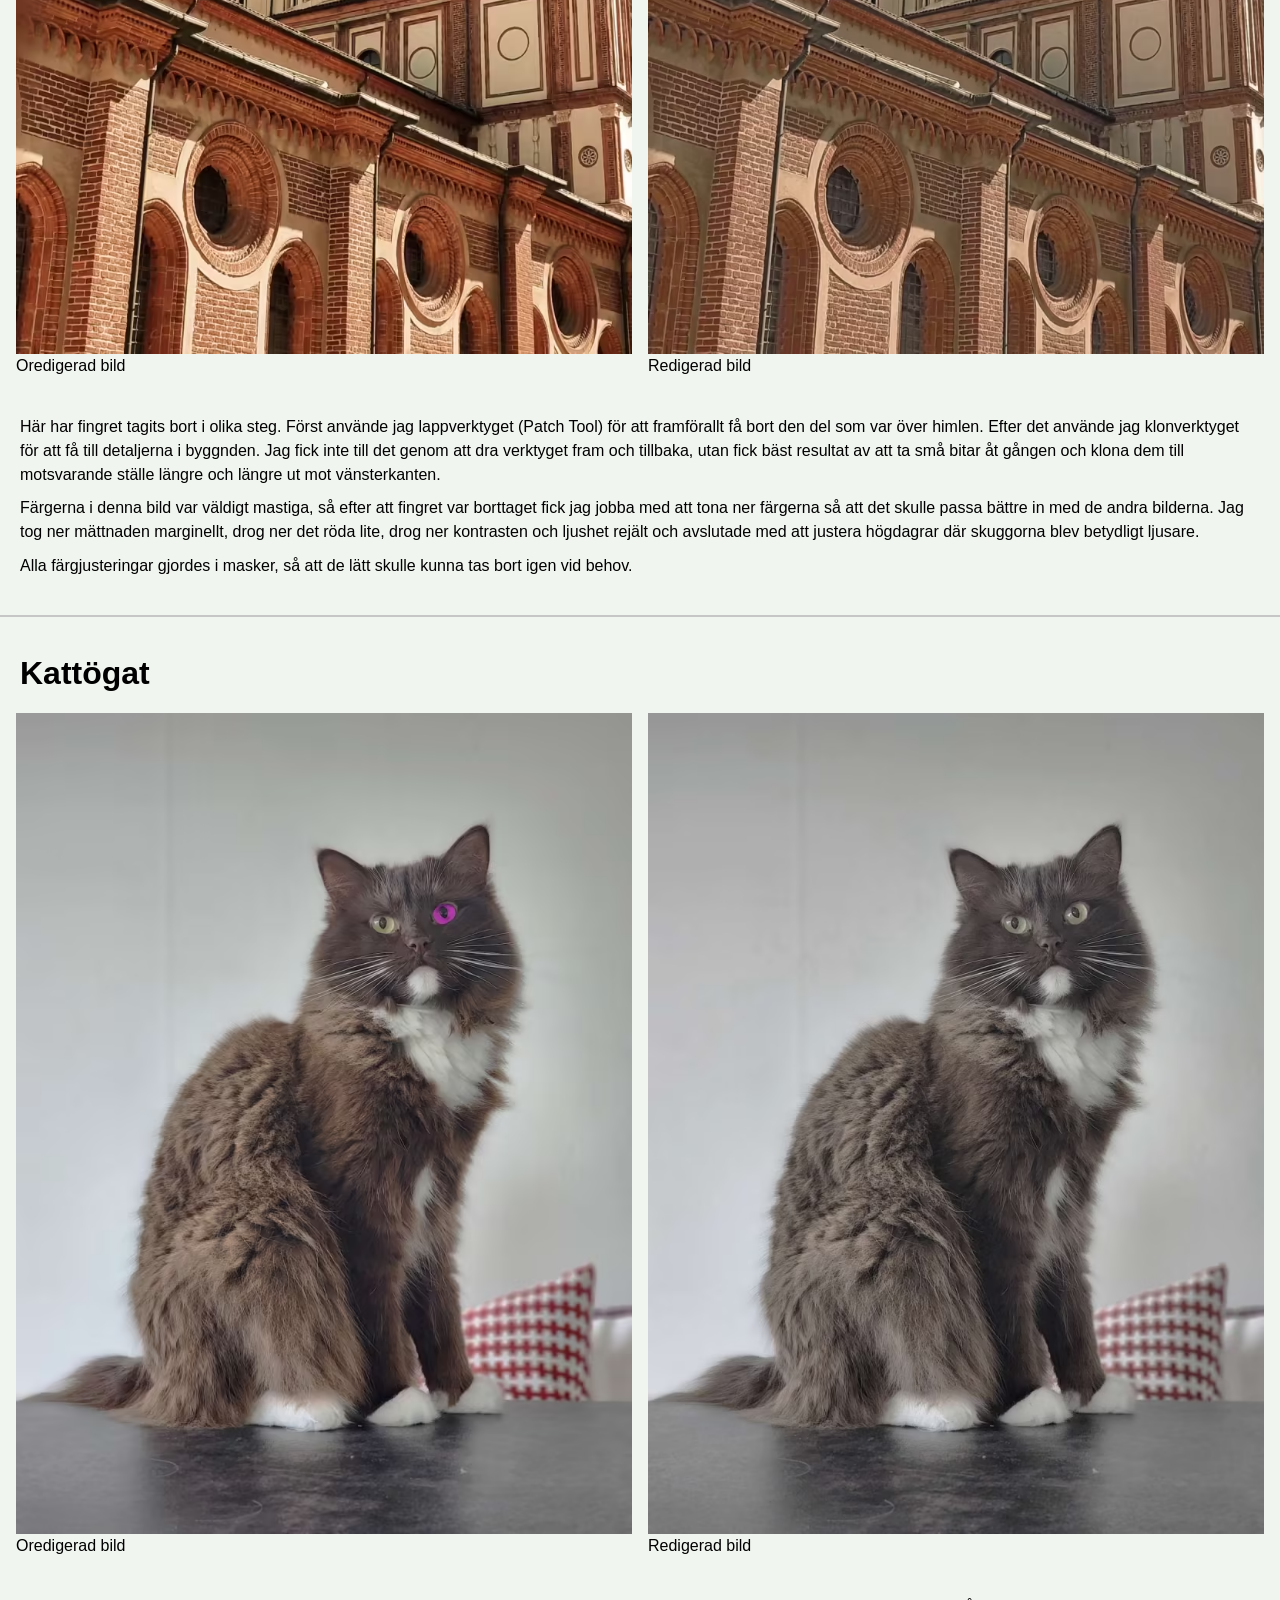
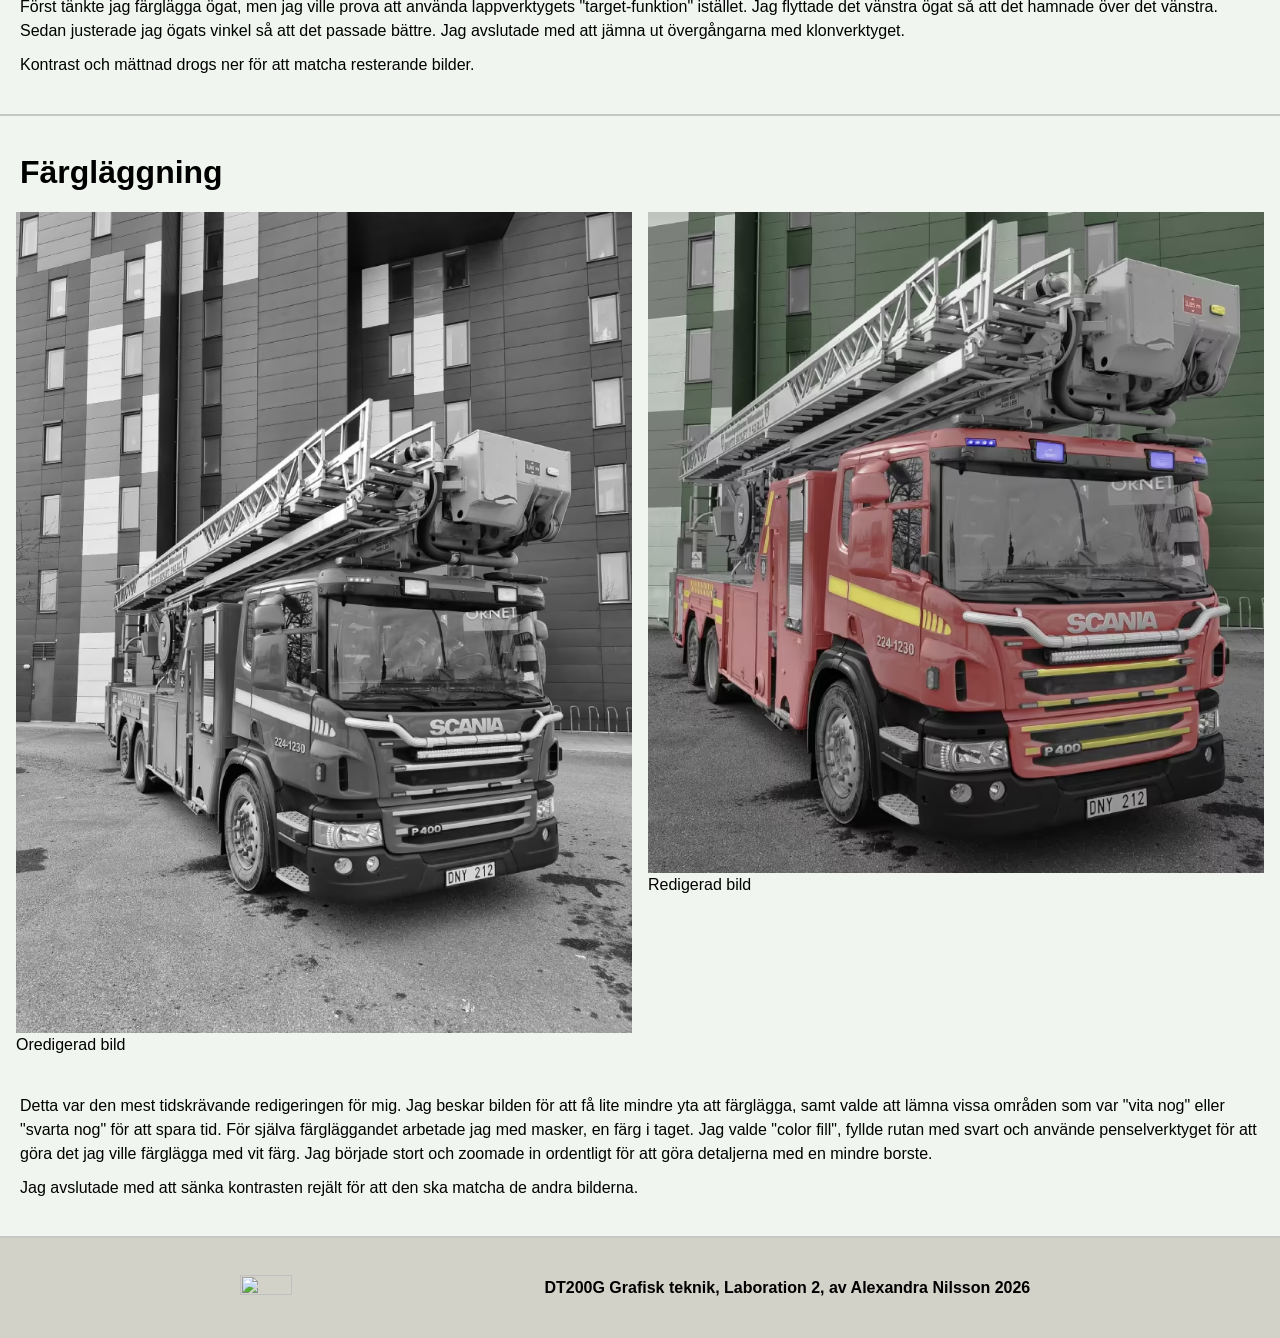
==== commit fe906ee8: "till rätt remote repo" ====
--- a/bildredigering.html
+++ b/bildredigering.html
@@ -56,11 +56,16 @@
                             <source type="image/avif"
                                 srcset="images/bildserie001-original-400.avif 400w, 
                                     images/bildserie001-original-800.avif 800w, 
-                                    images/bildserie001-original-1200.avif 1200w">
-                            <img src="images/bildserie001-original.jpg" 
+                                    images/bildserie001-original-1200.avif 1200w"
+                                sizes="(max-width: 870px) 100vw, 50vw" > 
+
+                            <img src="images/bildserie001-original-400.jpg" 
                                     alt="flera båthus i olika färger, dova färger"
-                                    width="400" height="256"
-                                        srcset="images/bildserie001-original-800.jpg 800w,
+                                    
+                                    sizes="(max-width: 870px) 100vw, 50vw" 
+                                    
+                                    srcset="images/bildserie001-original-400.jpg 400w,
+                                                images/bildserie001-original-800.jpg 800w,
                                                 images/bildserie001-original-1200.jpg 1200w">
                             </picture>                       
                     <figcaption>Oredigerad bild</figcaption>
@@ -71,11 +76,15 @@
                             <source type="image/avif"
                                 srcset="images/bildserie001-redigerad-400.avif 400w, 
                                     images/bildserie001-redigerad-800.avif 800w, 
-                                    images/bildserie001-redigerad-1200.avif 1200w">
+                                    images/bildserie001-redigerad-1200.avif 1200w"
+                                sizes="(max-width: 870px) 100vw, 50vw" >
+
                                 <img    src="images/bildserie001-redigerad-400.jpg" 
                                         alt="flera båthus i olika färger, bild redigerad så att den har mer styrka i färgerna"  
-                                        width="400" height="256"
-                                        srcset="images/bildserie001-redigerad-800.jpg 800w,
+                                        
+                                        sizes="(max-width: 870px) 100vw, 50vw" 
+                                        srcset="images/bildserie001-redigerad-400.jpg 400w,
+                                                images/bildserie001-redigerad-800.jpg 800w,
                                                 images/bildserie001-redigerad-1200.jpg 1200w">
                     </picture>
                         <figcaption>Redigerad bild</figcaption>
@@ -95,12 +104,15 @@
                         <source type="image/avif"
                             srcset="images/bildserie002-original-400.avif 400w, 
                                 images/bildserie002-original-800.avif 800w, 
-                                images/bildserie002-original-1200.avif 1200w">
-                        <img src="images/bildserie002-original.jpg" 
+                                images/bildserie002-original-1200.avif 1200w"
+                                sizes="(max-width: 870px) 100vw, 50vw" >
+                        <img src="images/bildserie002-original-400.jpg" 
                                 alt="orientalisk byggnad med dovare färger och fingret är borttaget"
-                                width="400" height="533"
+                                
+                                sizes="(max-width: 870px) 100vw, 50vw" 
                                 loading="lazy"
-                                srcset="images/bildserie002-original-800.jpg 800w,
+                                srcset="images/bildserie002-original-400.jpg 400w,
+                                        images/bildserie002-original-800.jpg 800w,
                                         images/bildserie002-original-1200.jpg 1200w">  
                     </picture>
                         <figcaption>Oredigerad bild</figcaption>
@@ -111,12 +123,15 @@
                             <source type="image/avif"
                                 srcset="images/bildserie002-redigerad-400.avif 400w, 
                                     images/bildserie002-redigerad-800.avif 800w, 
-                                    images/bildserie002-redigerad-1200.avif 1200w">
+                                    images/bildserie002-redigerad-1200.avif 1200w"
+                                    sizes="(max-width: 870px) 100vw, 50vw" >
                                 <img src="images/bildserie002-redigerad-400.jpg" 
                                     alt="orientalisk byggnad med dovare färger och fingret är borttaget" 
-                                    width="400" height="533"
+                                    
+                                    sizes="(max-width: 870px) 100vw, 50vw" 
                                     loading="lazy"
-                                    srcset="images/bildserie002-redigerad-800.jpg 800w,
+                                    srcset="images/bildserie002-redigerad-400.jpg 400w,
+                                            images/bildserie002-redigerad-800.jpg 800w,
                                             images/bildserie002-redigerad-1200.jpg 1200w">                         </picture>
                         <figcaption>Redigerad bild</figcaption>
                     </figure>
@@ -134,30 +149,35 @@
                 <div class="project-images">
                     <figure>
                         <picture>
-                        <source type="image/avif"
-                            srcset="images/bildserie003-original-400.avif 400w, 
-                                images/bildserie003-original-800.avif 800w, 
-                                images/bildserie003-original-1200.avif 1200w">
-                        <img src="images/bildserie003-original.jpg" 
-                            alt="brun katt där det lila ögat är korrigerat så att båda ögonen är lika"
-                            loading="lazy"
-                                width="400" height="533"
-                                srcset="images/bildserie003-original-800.jpg 800w,
-                                        images/bildserie003-original-1200.jpg 1200w"> 
-                    </picture>
-                        <figcaption>Oredigerad bild</figcaption>
+                            <source type="image/avif"
+                                srcset="images/bildserie003-original-400.avif 400w, 
+                                    images/bildserie003-original-800.avif 800w, 
+                                    images/bildserie003-original-1200.avif 1200w"
+                                    sizes="(max-width: 870px) 100vw, 50vw" >
+                            <img src="images/bildserie003-original-400.jpg" 
+                                alt="brun katt där det lila ögat är korrigerat så att båda ögonen är lika"
+                                loading="lazy"
+                                    
+                                    sizes="(max-width: 870px) 100vw, 50vw" 
+                                    srcset="images/bildserie003-original-800.jpg 800w,
+                                            images/bildserie003-original-1200.jpg 1200w"> 
+                        </picture>
+                     <figcaption>Oredigerad bild</figcaption>
                     </figure>
                     <figure>
                         <picture>
                             <source type="image/avif"
                                 srcset="images/bildserie003-redigerad-400.avif 400w, 
                                     images/bildserie003-redigerad-800.avif 800w, 
-                                    images/bildserie003-redigerad-1200.avif 1200w">
-                            <img src="images/bildserie003-redigerad.jpg" 
+                                    images/bildserie003-redigerad-1200.avif 1200w"
+                                    sizes="(max-width: 870px) 100vw, 50vw" >
+                            <img src="images/bildserie003-redigerad-400.jpg" 
                                     alt="brun katt där det lila ögat är korrigerat så att båda ögonen är lika"
                                     loading="lazy"
-                                    width="400" height="533"
-                                    srcset="images/bildserie003-redigerad-800.jpg 800w,
+                                  
+                                    sizes="(max-width: 870px) 100vw, 50vw" 
+                                    srcset="images/bildserie003-original-400.jpg 400w,
+                                            images/bildserie003-redigerad-800.jpg 800w,
                                             images/bildserie003-redigerad-1200.jpg 1200w"> 
                         </picture>
                         <figcaption>Redigerad bild</figcaption>
@@ -178,11 +198,14 @@
                         <source type="image/avif"
                             srcset="images/bildserie004-original-400.avif 400w, 
                                 images/bildserie004-original-800.avif 800w, 
-                                images/bildserie004-original-1200.avif 1200w">
+                                images/bildserie004-original-1200.avif 1200w"
+                                sizes="(max-width: 870px) 100vw, 50vw" >
                         <img src="images/bildserie004-original.jpg" alt="brandbil i svartvitt" 
-                                width="400" height="533"
+                                
+                                sizes="(max-width: 870px) 100vw, 50vw" 
                                 loading="lazy"
-                                srcset="images/bildserie004-original-800.jpg 800w,
+                                srcset="images/bildserie004-original.jpg 400w,
+                                        images/bildserie004-original-800.jpg 800w,
                                         images/bildserie004-original-1200.jpg 1200w"> 
                     </picture>
                         <figcaption>Oredigerad bild</figcaption>
@@ -192,12 +215,15 @@
                             <source type="image/avif"
                                 srcset="images/bildserie004-redigerad-400.avif 400w, 
                                     images/bildserie004-redigerad-800.avif 800w, 
-                                    images/bildserie004-redigerad-1200.avif 1200w">
-                            <img src="images/bildserie004-redigerad.jpg" 
+                                    images/bildserie004-redigerad-1200.avif 1200w"
+                                    sizes="(max-width: 870px) 100vw, 50vw" >
+                            <img src="images/bildserie004-redigerad-400.jpg" 
                                     alt="brandbil som blivit färglagd" 
-                                    width="400" height="429"
+                                  
+                                    sizes="(max-width: 870px) 100vw, 50vw" 
                                     loading="lazy"
-                                    srcset="images/bildserie004-redigerad-800.jpg 800w,
+                                    srcset="images/bildserie004-redigerad-400.jpg 400w,
+                                            images/bildserie004-redigerad-800.jpg 800w,
                                             images/bildserie004-redigerad-1200.jpg 1200w"> 
                         </picture>
                         <figcaption>Redigerad bild</figcaption>
@@ -215,7 +241,7 @@
         <!-- Footer -->
       <footer>
             <a href="index.html" ><img src="images/logo.svg" alt="" id="footer-logo"></a>    
-            <p>DT200G Grafisk teknik, Laboration 1.2, av Alexandra Nilsson 2026</p>
+            <p>DT200G Grafisk teknik, Laboration 2, av Alexandra Nilsson 2026</p>
         </footer>
 
     </div>
--- a/css/style.css
+++ b/css/style.css
@@ -73,7 +73,6 @@
 img {
     display: block;
     width: 95%;
-    height: auto; 
     margin: auto;
 }
 
@@ -148,7 +147,6 @@
 
 .startpage-images {
     border-radius: 15px;
-    max-width: 400px;
     object-fit: cover;
 }
 
@@ -163,6 +161,11 @@
     flex-direction: column;
     gap: 1em;
     padding: 1em 1em 2em 1em;
+}
+
+.project-images img {
+    width: 100%; 
+    height: auto;
 }
 
 .index-img-container {
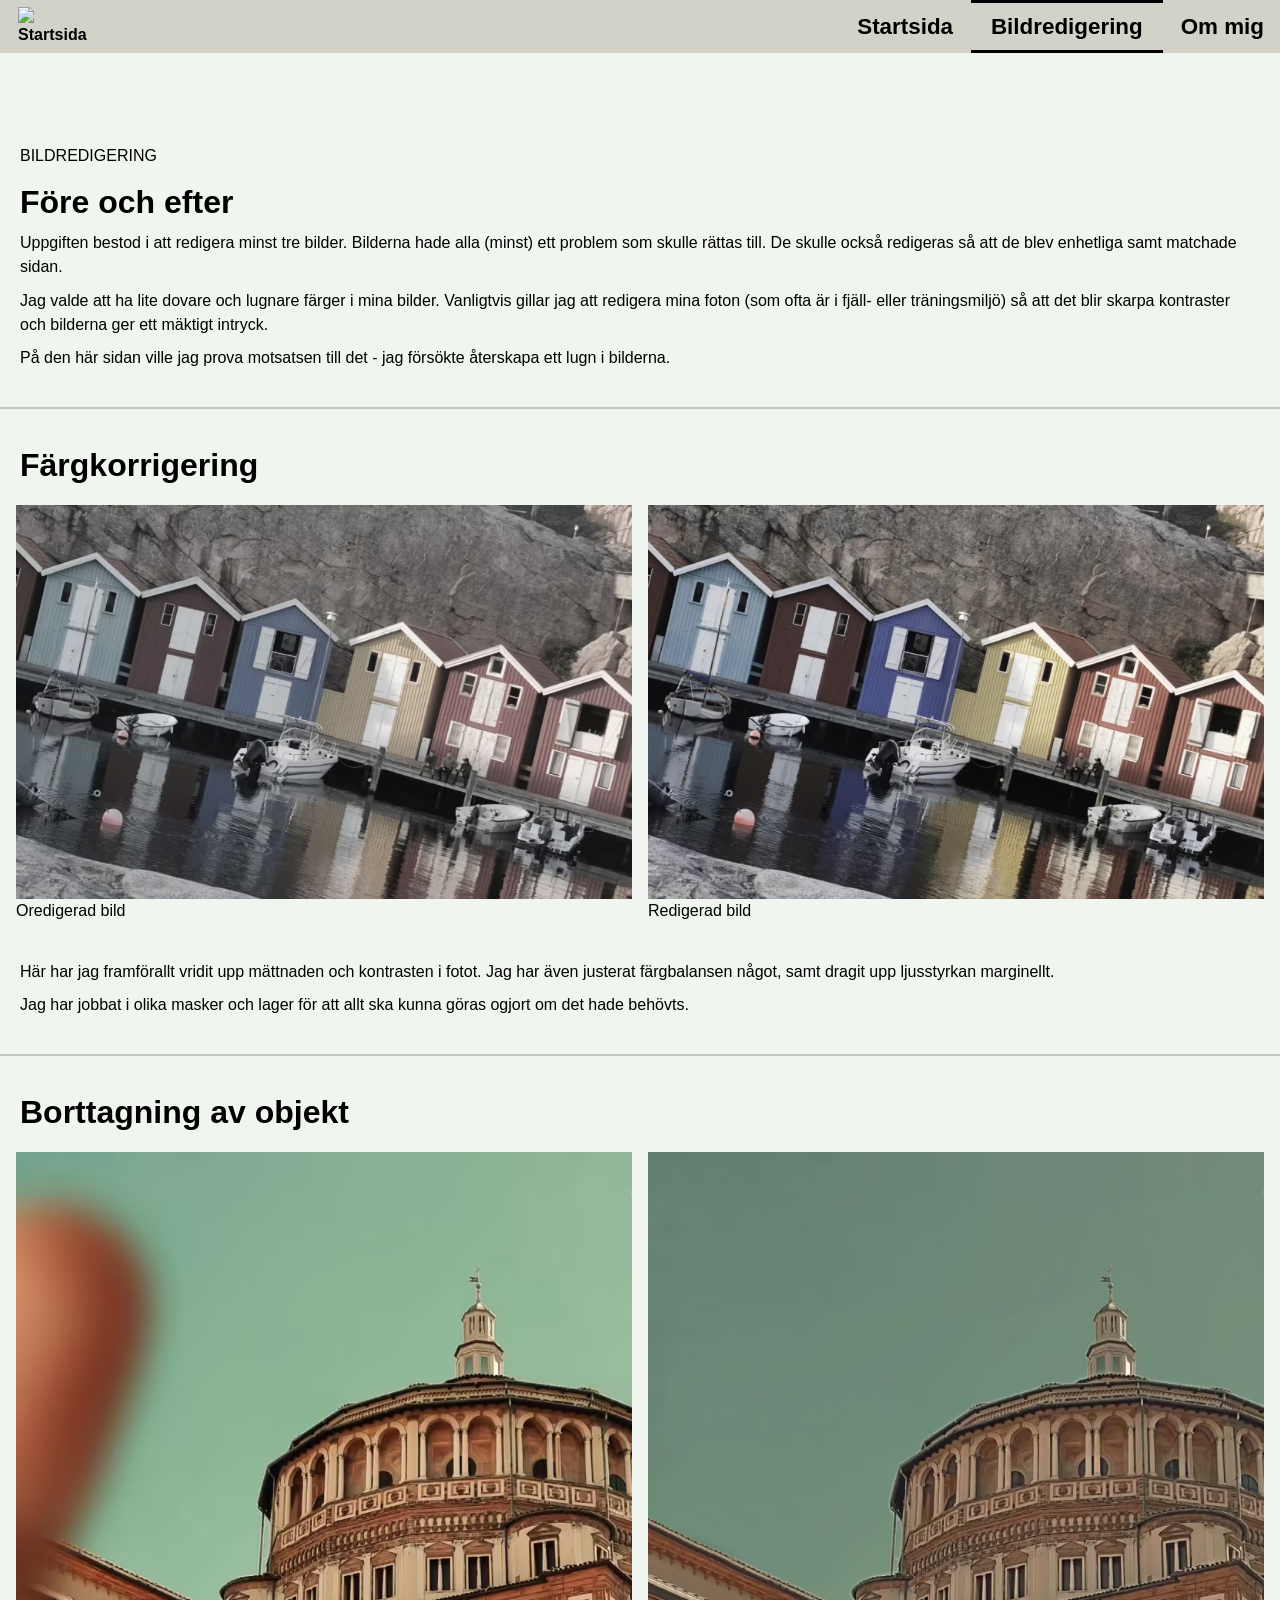
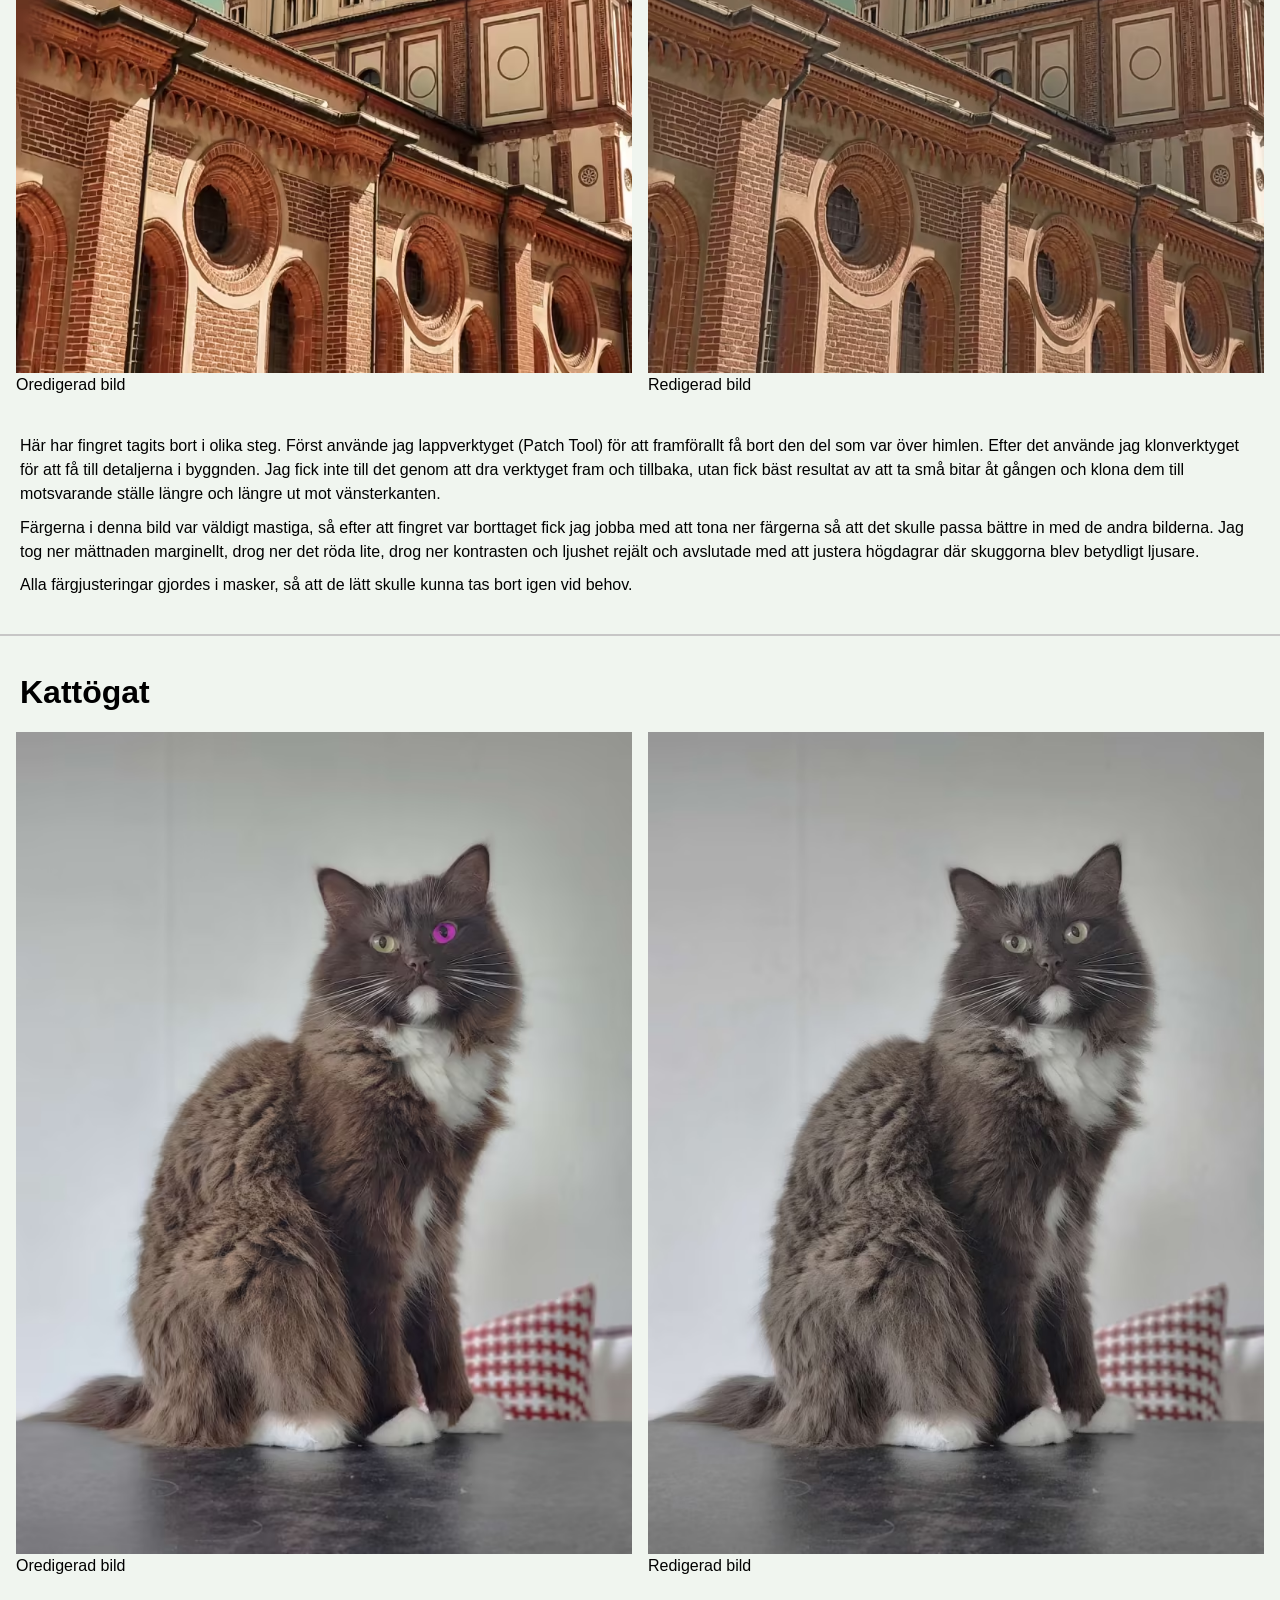
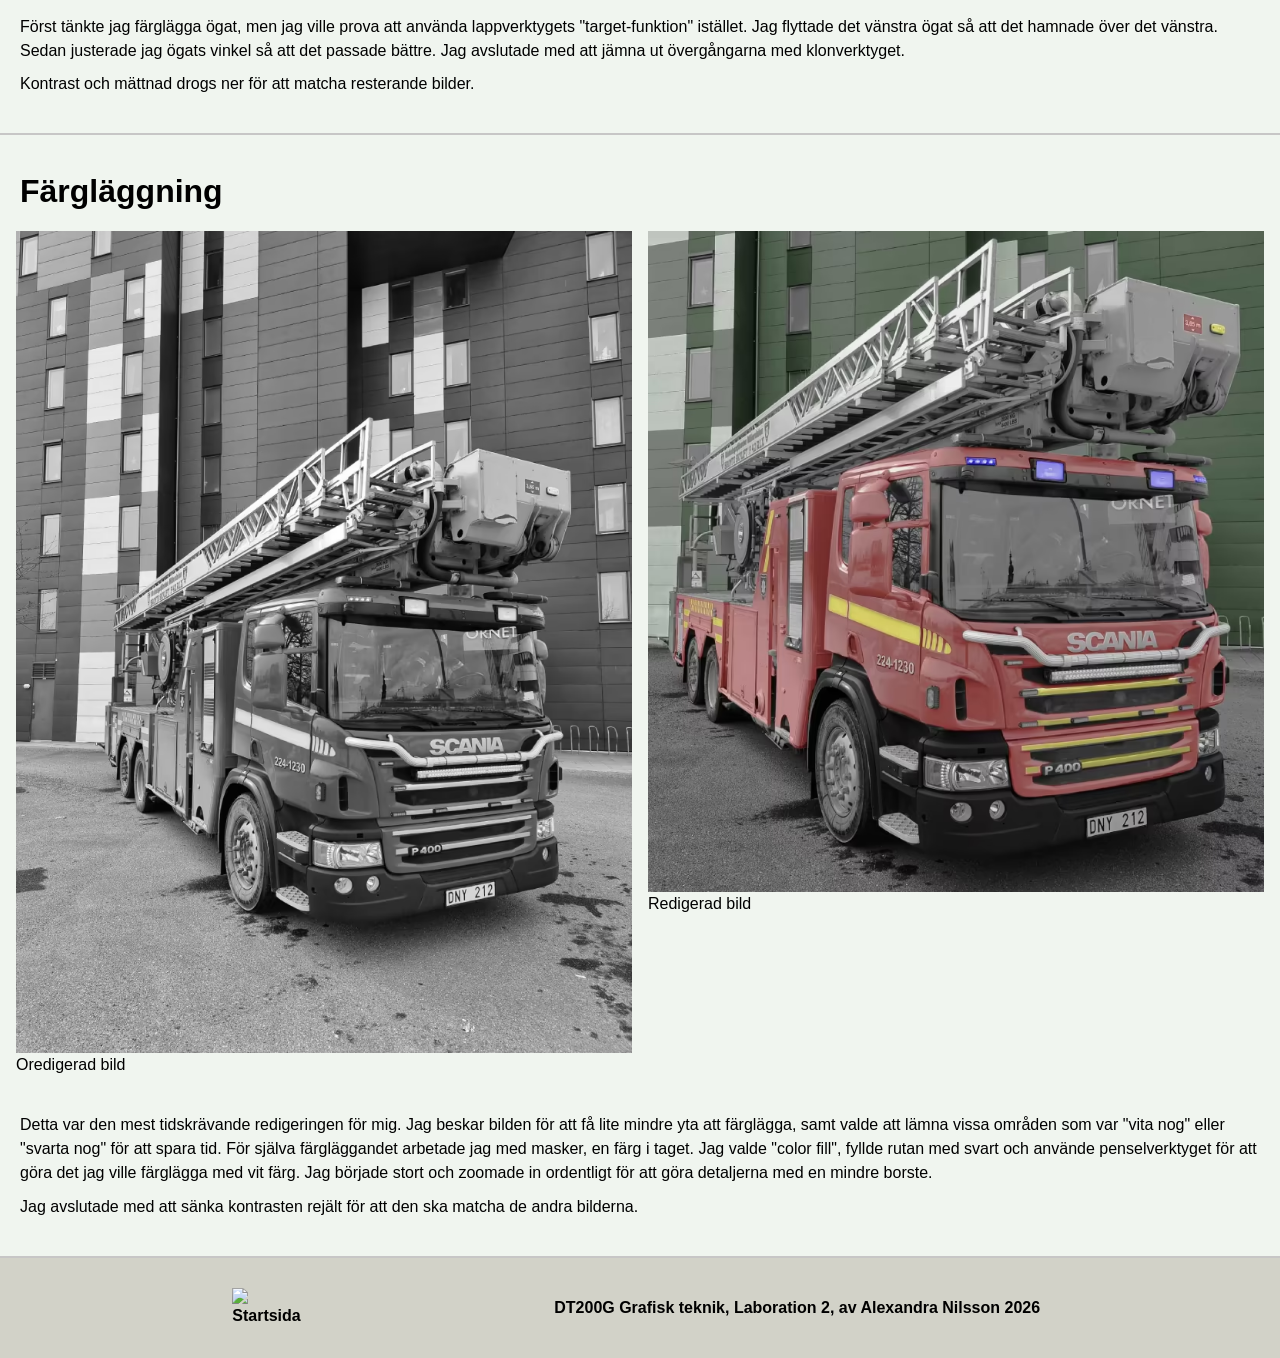
==== commit c6ef7d30: "lagt till alt på logotypen" ====
--- a/bildredigering.html
+++ b/bildredigering.html
@@ -19,13 +19,13 @@
         <!-- Header -->
         <header>
             <!-- logotypen -->
-            <a href="index.html"><img src="images/logo.svg" alt="" id="logotyp"></a>
+            <a href="index.html"><img src="images/logo.svg" alt="Startsida" id="logotyp"></a>
 
             <!-- nav-lista som döljs i mobilvy -->
             <nav>
                 <ul id="nav-ul">
                     <li class="nav-list"><a href="index.html">Startsida</a></li>
-                    <li class="nav-list"><a href="bildredigering.html">Bildredigering</a></li>
+                    <li class="nav-list"><p class="current-page">Bildredigering</p></li>
                     <li class="nav-list"><a href="om-mig.html">Om mig</a></li>
                 </ul>
             </nav>
@@ -60,13 +60,11 @@
                                 sizes="(max-width: 870px) 100vw, 50vw" > 
 
                             <img src="images/bildserie001-original-400.jpg" 
-                                    alt="flera båthus i olika färger, dova färger"
-                                    
-                                    sizes="(max-width: 870px) 100vw, 50vw" 
-                                    
-                                    srcset="images/bildserie001-original-400.jpg 400w,
-                                                images/bildserie001-original-800.jpg 800w,
-                                                images/bildserie001-original-1200.jpg 1200w">
+                                srcset="images/bildserie001-original-400.jpg 400w,
+                                            images/bildserie001-original-800.jpg 800w,
+                                            images/bildserie001-original-1200.jpg 1200w"
+                                alt="flera båthus i olika färger, dova färger"
+                                    sizes="(max-width: 870px) 100vw, 50vw" >
                             </picture>                       
                     <figcaption>Oredigerad bild</figcaption>
                     </figure>
@@ -80,12 +78,11 @@
                                 sizes="(max-width: 870px) 100vw, 50vw" >
 
                                 <img    src="images/bildserie001-redigerad-400.jpg" 
-                                        alt="flera båthus i olika färger, bild redigerad så att den har mer styrka i färgerna"  
-                                        
-                                        sizes="(max-width: 870px) 100vw, 50vw" 
                                         srcset="images/bildserie001-redigerad-400.jpg 400w,
                                                 images/bildserie001-redigerad-800.jpg 800w,
-                                                images/bildserie001-redigerad-1200.jpg 1200w">
+                                                images/bildserie001-redigerad-1200.jpg 1200w"
+                                        alt="flera båthus i olika färger, bild redigerad så att den har mer styrka i färgerna"  
+                                        sizes="(max-width: 870px) 100vw, 50vw" >
                     </picture>
                         <figcaption>Redigerad bild</figcaption>
                     </figure>
@@ -107,13 +104,13 @@
                                 images/bildserie002-original-1200.avif 1200w"
                                 sizes="(max-width: 870px) 100vw, 50vw" >
                         <img src="images/bildserie002-original-400.jpg" 
-                                alt="orientalisk byggnad med dovare färger och fingret är borttaget"
-                                
+                                srcset="images/bildserie002-original-400.jpg 400w,
+                                        images/bildserie002-original-800.jpg 800w,
+                                        images/bildserie002-original-1200.jpg 1200w"
+                                alt="orientalisk byggnad med dovare färger och fingret är borttaget"  
                                 sizes="(max-width: 870px) 100vw, 50vw" 
                                 loading="lazy"
-                                srcset="images/bildserie002-original-400.jpg 400w,
-                                        images/bildserie002-original-800.jpg 800w,
-                                        images/bildserie002-original-1200.jpg 1200w">  
+                                decoding="async">  
                     </picture>
                         <figcaption>Oredigerad bild</figcaption>
                     </figure>
@@ -126,13 +123,15 @@
                                     images/bildserie002-redigerad-1200.avif 1200w"
                                     sizes="(max-width: 870px) 100vw, 50vw" >
                                 <img src="images/bildserie002-redigerad-400.jpg" 
+                                    srcset="images/bildserie002-redigerad-400.jpg 400w,
+                                            images/bildserie002-redigerad-800.jpg 800w,
+                                            images/bildserie002-redigerad-1200.jpg 1200w"
                                     alt="orientalisk byggnad med dovare färger och fingret är borttaget" 
                                     
                                     sizes="(max-width: 870px) 100vw, 50vw" 
                                     loading="lazy"
-                                    srcset="images/bildserie002-redigerad-400.jpg 400w,
-                                            images/bildserie002-redigerad-800.jpg 800w,
-                                            images/bildserie002-redigerad-1200.jpg 1200w">                         </picture>
+                                    decoding="async">                         
+                                </picture>
                         <figcaption>Redigerad bild</figcaption>
                     </figure>
                 </div>
@@ -155,12 +154,13 @@
                                     images/bildserie003-original-1200.avif 1200w"
                                     sizes="(max-width: 870px) 100vw, 50vw" >
                             <img src="images/bildserie003-original-400.jpg" 
+                                srcset="images/bildserie003-original-400.jpg 400w, 
+                                            images/bildserie003-original-800.jpg 800w,
+                                            images/bildserie003-original-1200.jpg 1200w"
                                 alt="brun katt där det lila ögat är korrigerat så att båda ögonen är lika"
                                 loading="lazy"
-                                    
-                                    sizes="(max-width: 870px) 100vw, 50vw" 
-                                    srcset="images/bildserie003-original-800.jpg 800w,
-                                            images/bildserie003-original-1200.jpg 1200w"> 
+                                decoding="async"
+                                sizes="(max-width: 870px) 100vw, 50vw" > 
                         </picture>
                      <figcaption>Oredigerad bild</figcaption>
                     </figure>
@@ -172,13 +172,15 @@
                                     images/bildserie003-redigerad-1200.avif 1200w"
                                     sizes="(max-width: 870px) 100vw, 50vw" >
                             <img src="images/bildserie003-redigerad-400.jpg" 
-                                    alt="brun katt där det lila ögat är korrigerat så att båda ögonen är lika"
-                                    loading="lazy"
-                                  
-                                    sizes="(max-width: 870px) 100vw, 50vw" 
                                     srcset="images/bildserie003-original-400.jpg 400w,
                                             images/bildserie003-redigerad-800.jpg 800w,
-                                            images/bildserie003-redigerad-1200.jpg 1200w"> 
+                                            images/bildserie003-redigerad-1200.jpg 1200w"
+
+                                alt="brun katt där det lila ögat är korrigerat så att båda ögonen är lika"
+                                    loading="lazy"
+                                    decoding="async"
+                                    sizes="(max-width: 870px) 100vw, 50vw" 
+                                    > 
                         </picture>
                         <figcaption>Redigerad bild</figcaption>
                     </figure>
@@ -201,12 +203,12 @@
                                 images/bildserie004-original-1200.avif 1200w"
                                 sizes="(max-width: 870px) 100vw, 50vw" >
                         <img src="images/bildserie004-original.jpg" alt="brandbil i svartvitt" 
-                                
+                                srcset="images/bildserie004-original.jpg 400w,
+                                        images/bildserie004-original-800.jpg 800w,
+                                        images/bildserie004-original-1200.jpg 1200w"
                                 sizes="(max-width: 870px) 100vw, 50vw" 
                                 loading="lazy"
-                                srcset="images/bildserie004-original.jpg 400w,
-                                        images/bildserie004-original-800.jpg 800w,
-                                        images/bildserie004-original-1200.jpg 1200w"> 
+                                decoding="async"> 
                     </picture>
                         <figcaption>Oredigerad bild</figcaption>
                     </figure>
@@ -218,13 +220,13 @@
                                     images/bildserie004-redigerad-1200.avif 1200w"
                                     sizes="(max-width: 870px) 100vw, 50vw" >
                             <img src="images/bildserie004-redigerad-400.jpg" 
+                                    srcset="images/bildserie004-redigerad-400.jpg 400w,
+                                            images/bildserie004-redigerad-800.jpg 800w,
+                                            images/bildserie004-redigerad-1200.jpg 1200w"
                                     alt="brandbil som blivit färglagd" 
-                                  
                                     sizes="(max-width: 870px) 100vw, 50vw" 
                                     loading="lazy"
-                                    srcset="images/bildserie004-redigerad-400.jpg 400w,
-                                            images/bildserie004-redigerad-800.jpg 800w,
-                                            images/bildserie004-redigerad-1200.jpg 1200w"> 
+                                    decoding="async"> 
                         </picture>
                         <figcaption>Redigerad bild</figcaption>
                     </figure>
@@ -240,7 +242,7 @@
 
         <!-- Footer -->
       <footer>
-            <a href="index.html" ><img src="images/logo.svg" alt="" id="footer-logo"></a>    
+            <a href="index.html" ><img src="images/logo.svg" alt="Startsida" id="footer-logo"></a>    
             <p>DT200G Grafisk teknik, Laboration 2, av Alexandra Nilsson 2026</p>
         </footer>
 
--- a/css/style.css
+++ b/css/style.css
@@ -123,10 +123,15 @@
     padding: 3em 20px 0 20px;
 }
 
-header a, footer a {
+header a, footer a, header li {
     color: black;
     text-decoration: none;
     font-weight: 600;
+}
+
+.current-page {
+    border-bottom: 3px solid black;
+    border-top: 3px solid black;
 }
 
 #burger-menu {
@@ -232,6 +237,7 @@
         position: relative;
         padding: 0;
         box-shadow: none;
+        align-items: center;
     }
 
     #burger-menu {
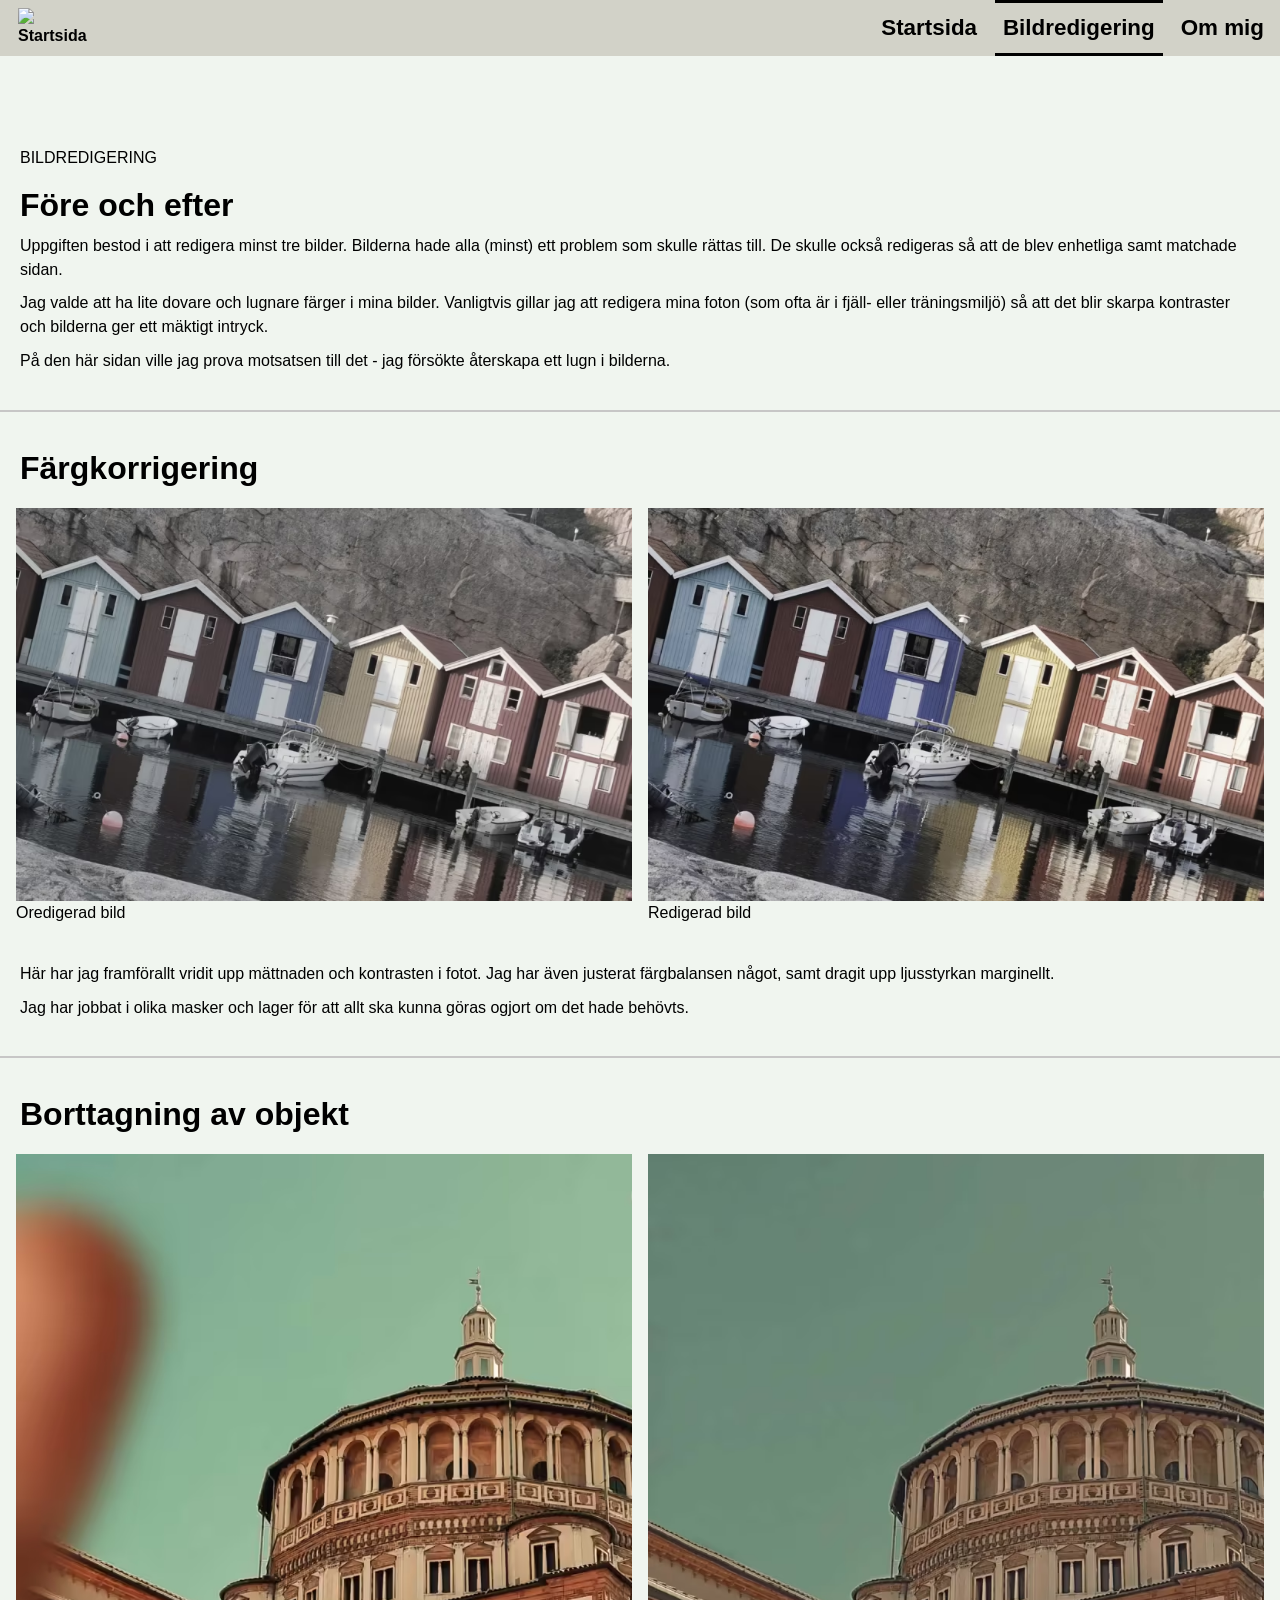
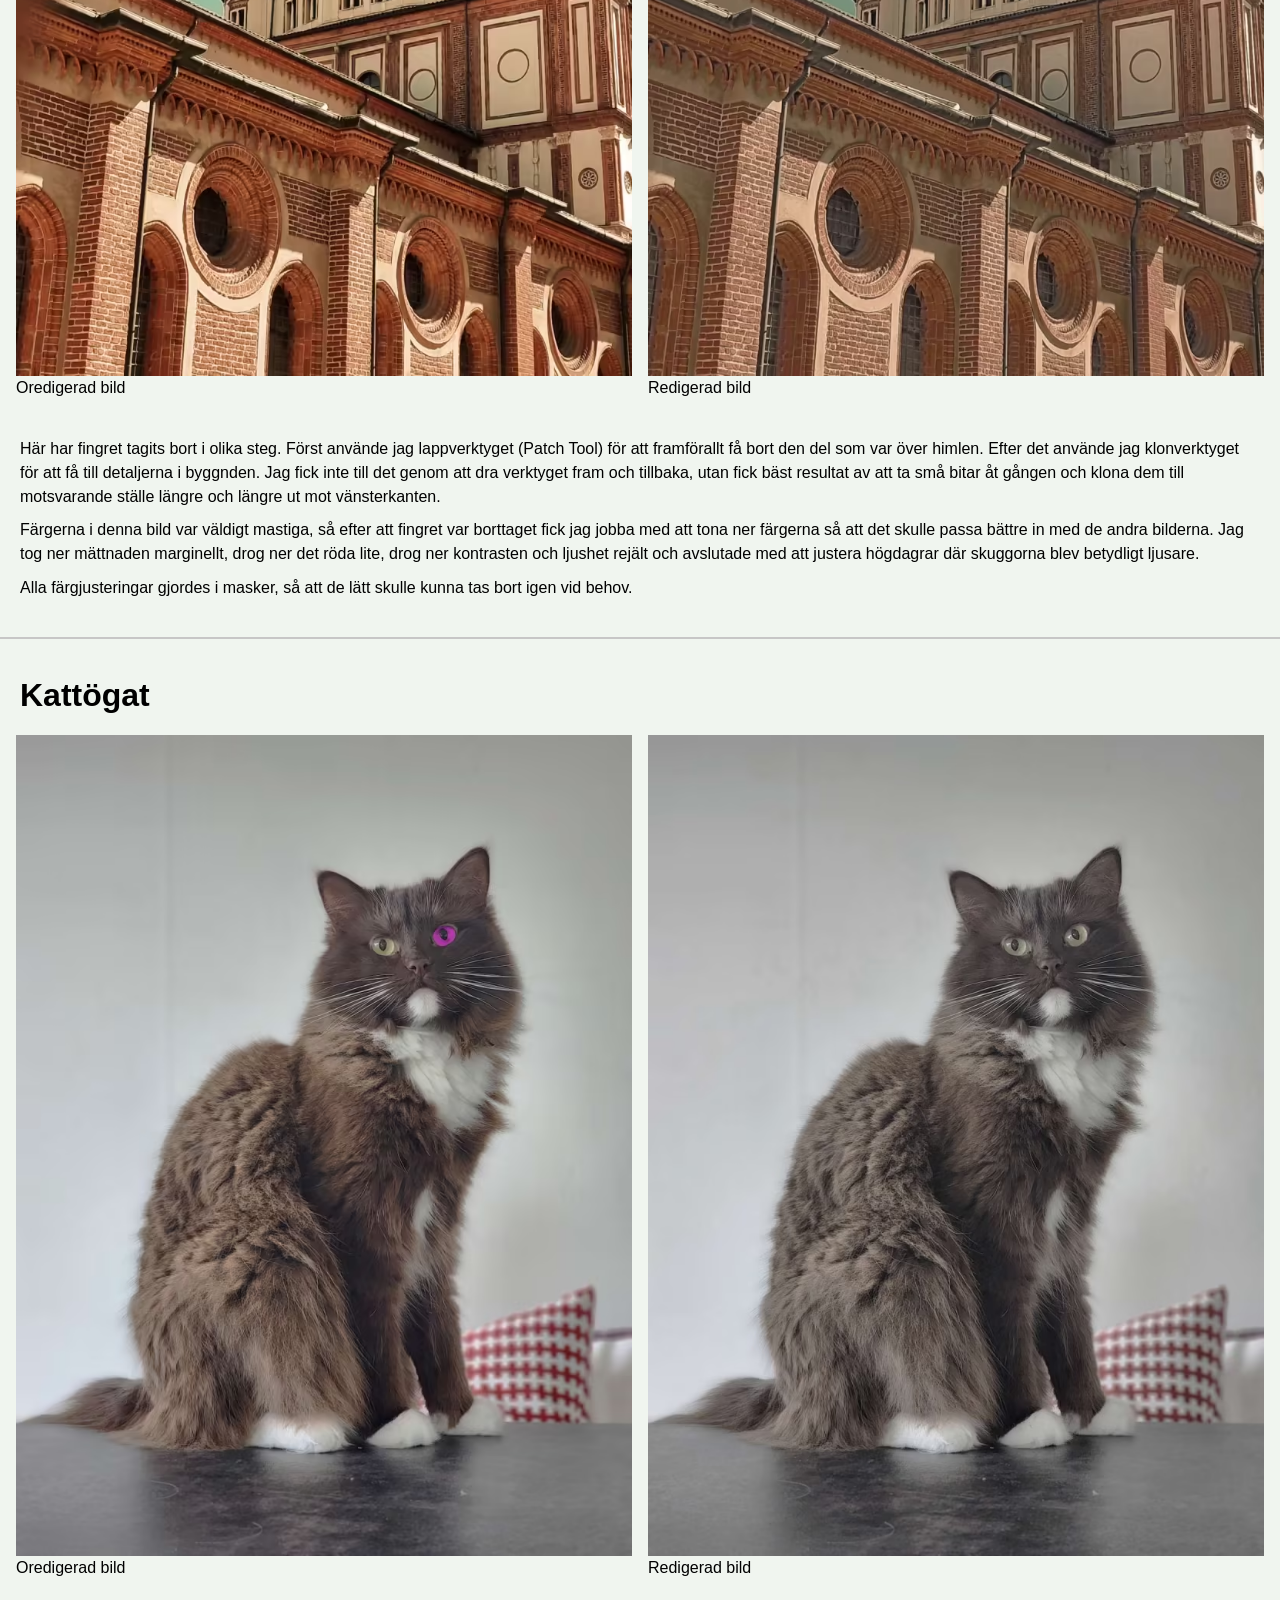
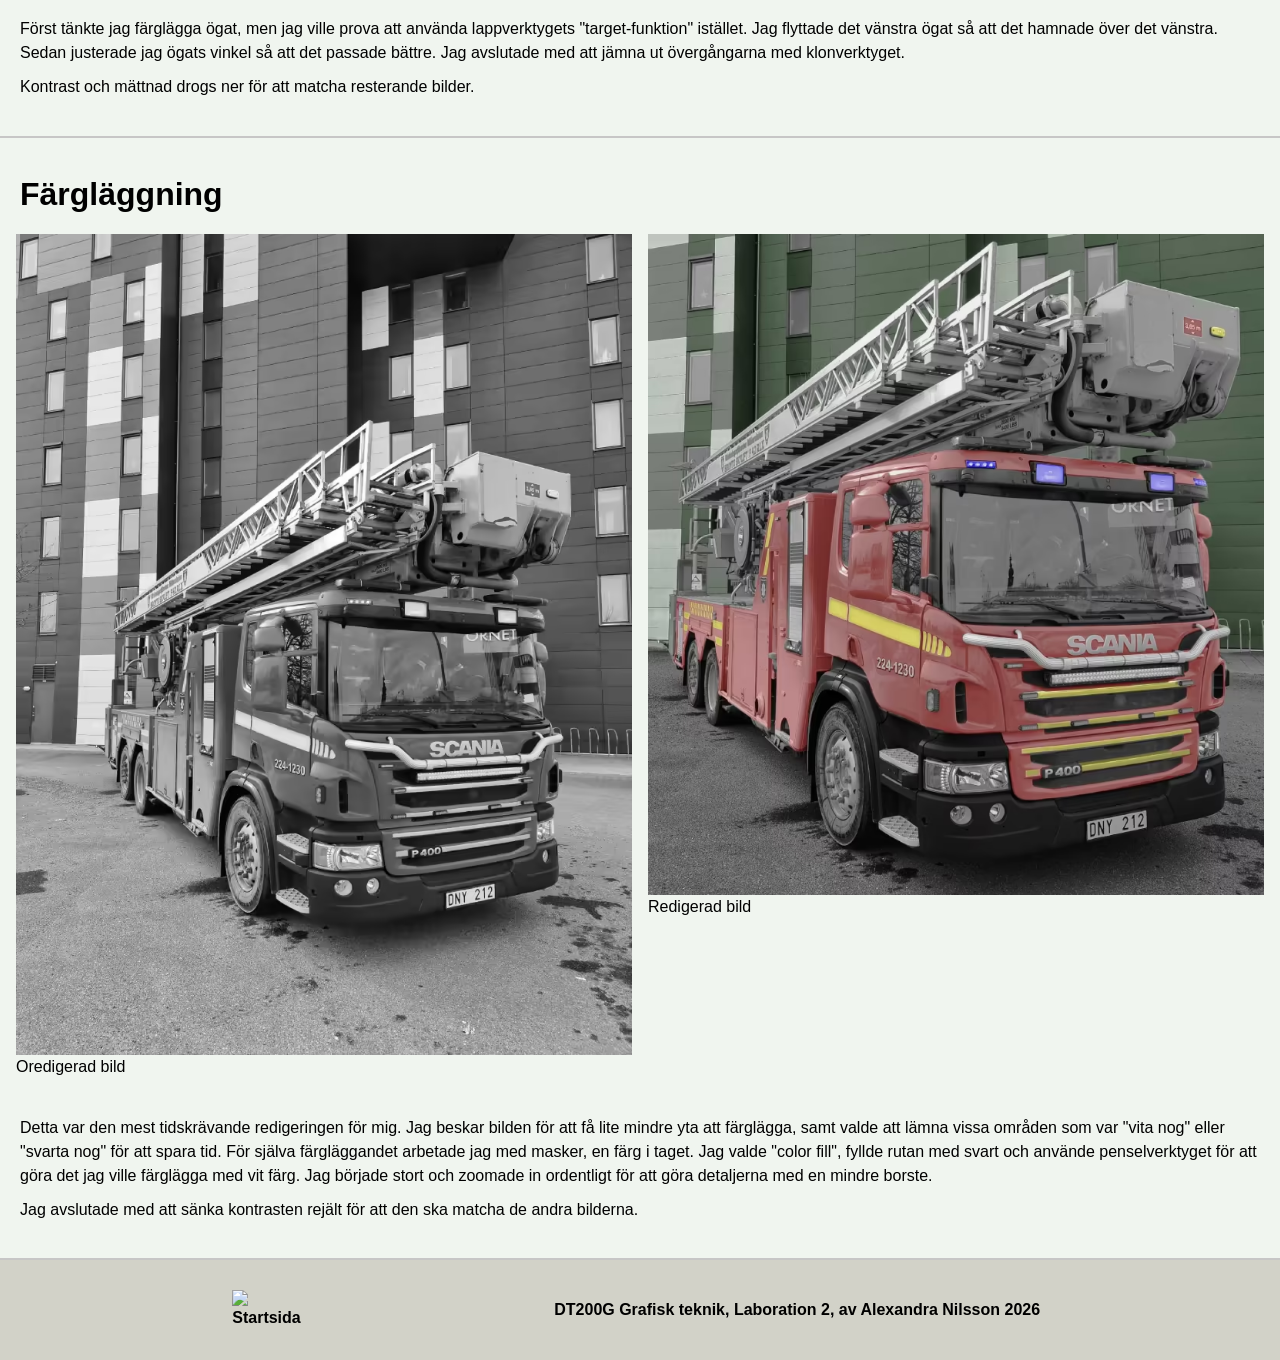
==== commit 69e89ef6: "ändrat så man ser vilken undersida man är på" ====
--- a/bildredigering.html
+++ b/bildredigering.html
@@ -25,7 +25,7 @@
             <nav>
                 <ul id="nav-ul">
                     <li class="nav-list"><a href="index.html">Startsida</a></li>
-                    <li class="nav-list"><p class="current-page">Bildredigering</p></li>
+                    <li class="nav-list"><p class="current-page no-padding">Bildredigering</p></li>
                     <li class="nav-list"><a href="om-mig.html">Om mig</a></li>
                 </ul>
             </nav>
--- a/css/style.css
+++ b/css/style.css
@@ -216,6 +216,9 @@
     min-width: 200px;
  }
 
+ .no-padding {
+    padding: 0;
+ }
 
  @media (min-width: 850px) {
     header {
@@ -228,6 +231,10 @@
 
     .project-images {
         flex-direction: row;
+    }
+
+    .current-page {
+        padding: 0.5rem;
     }
 
     #nav-ul {
